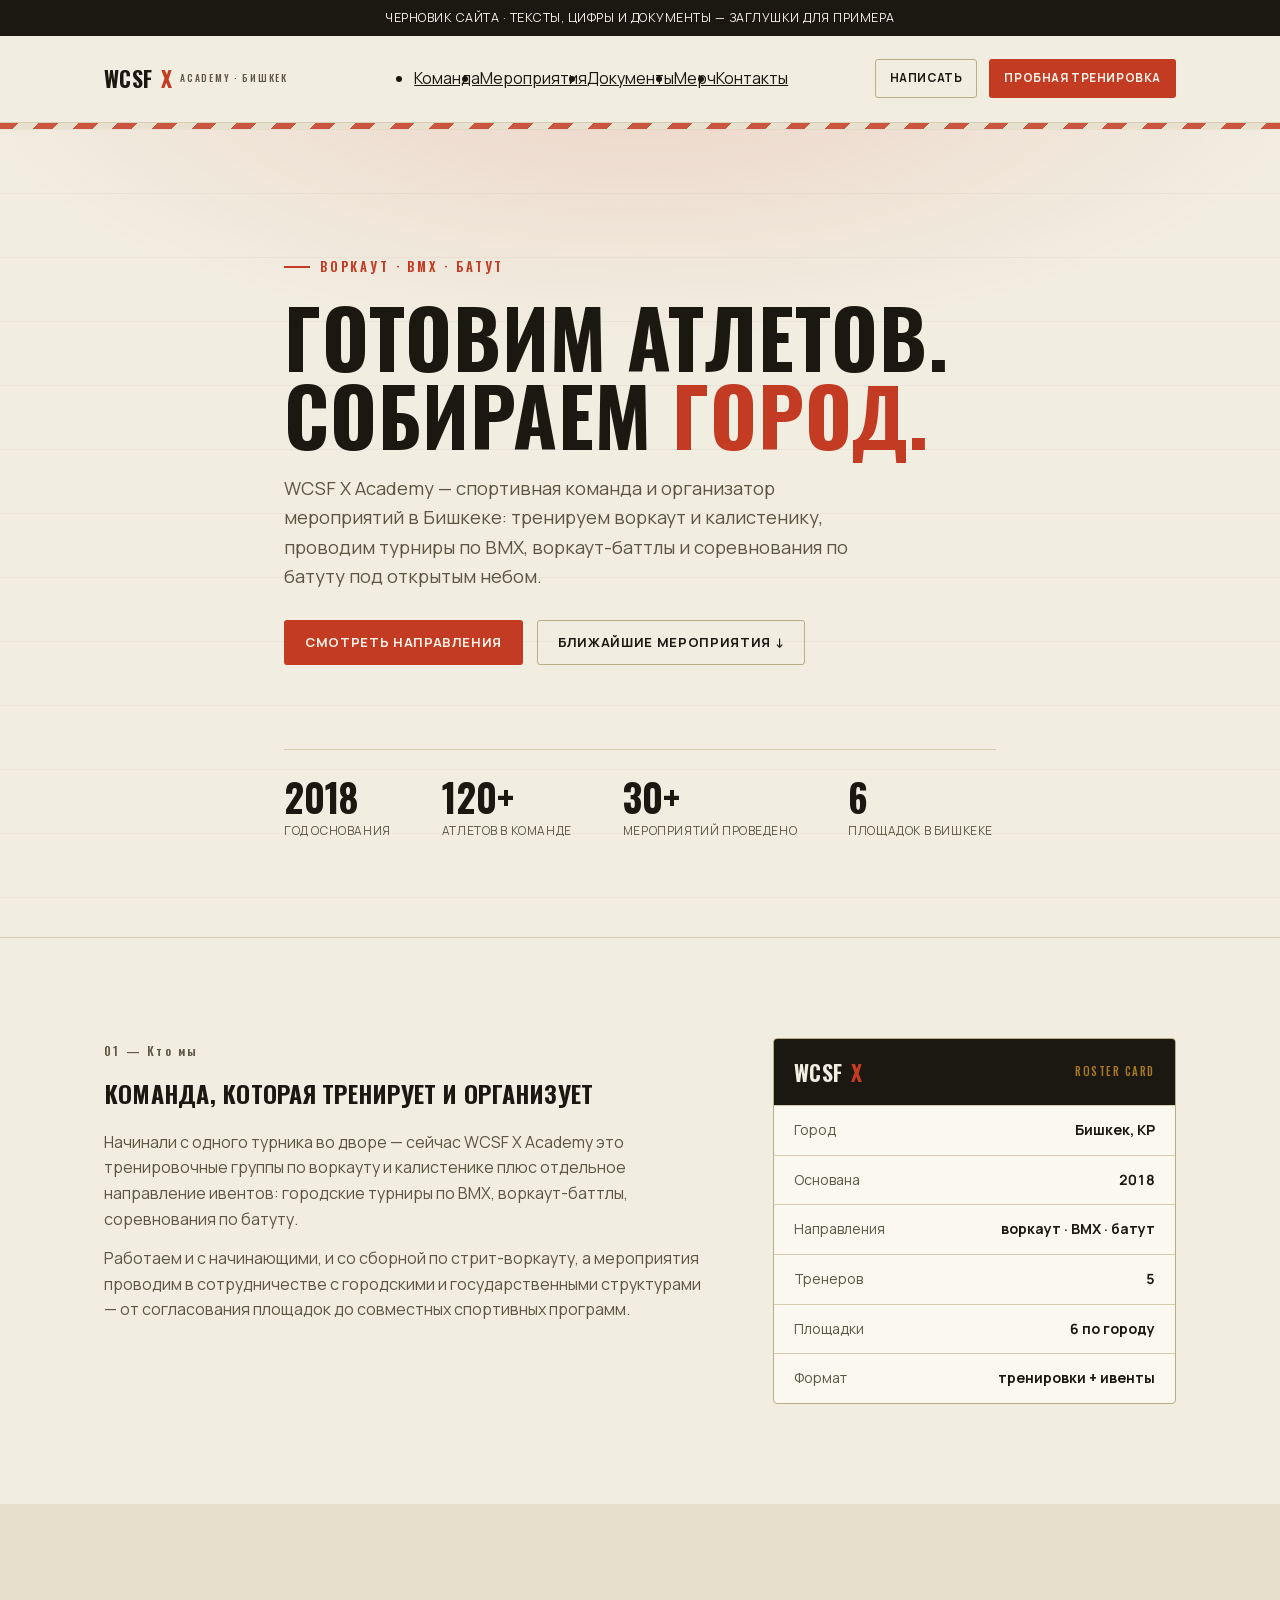
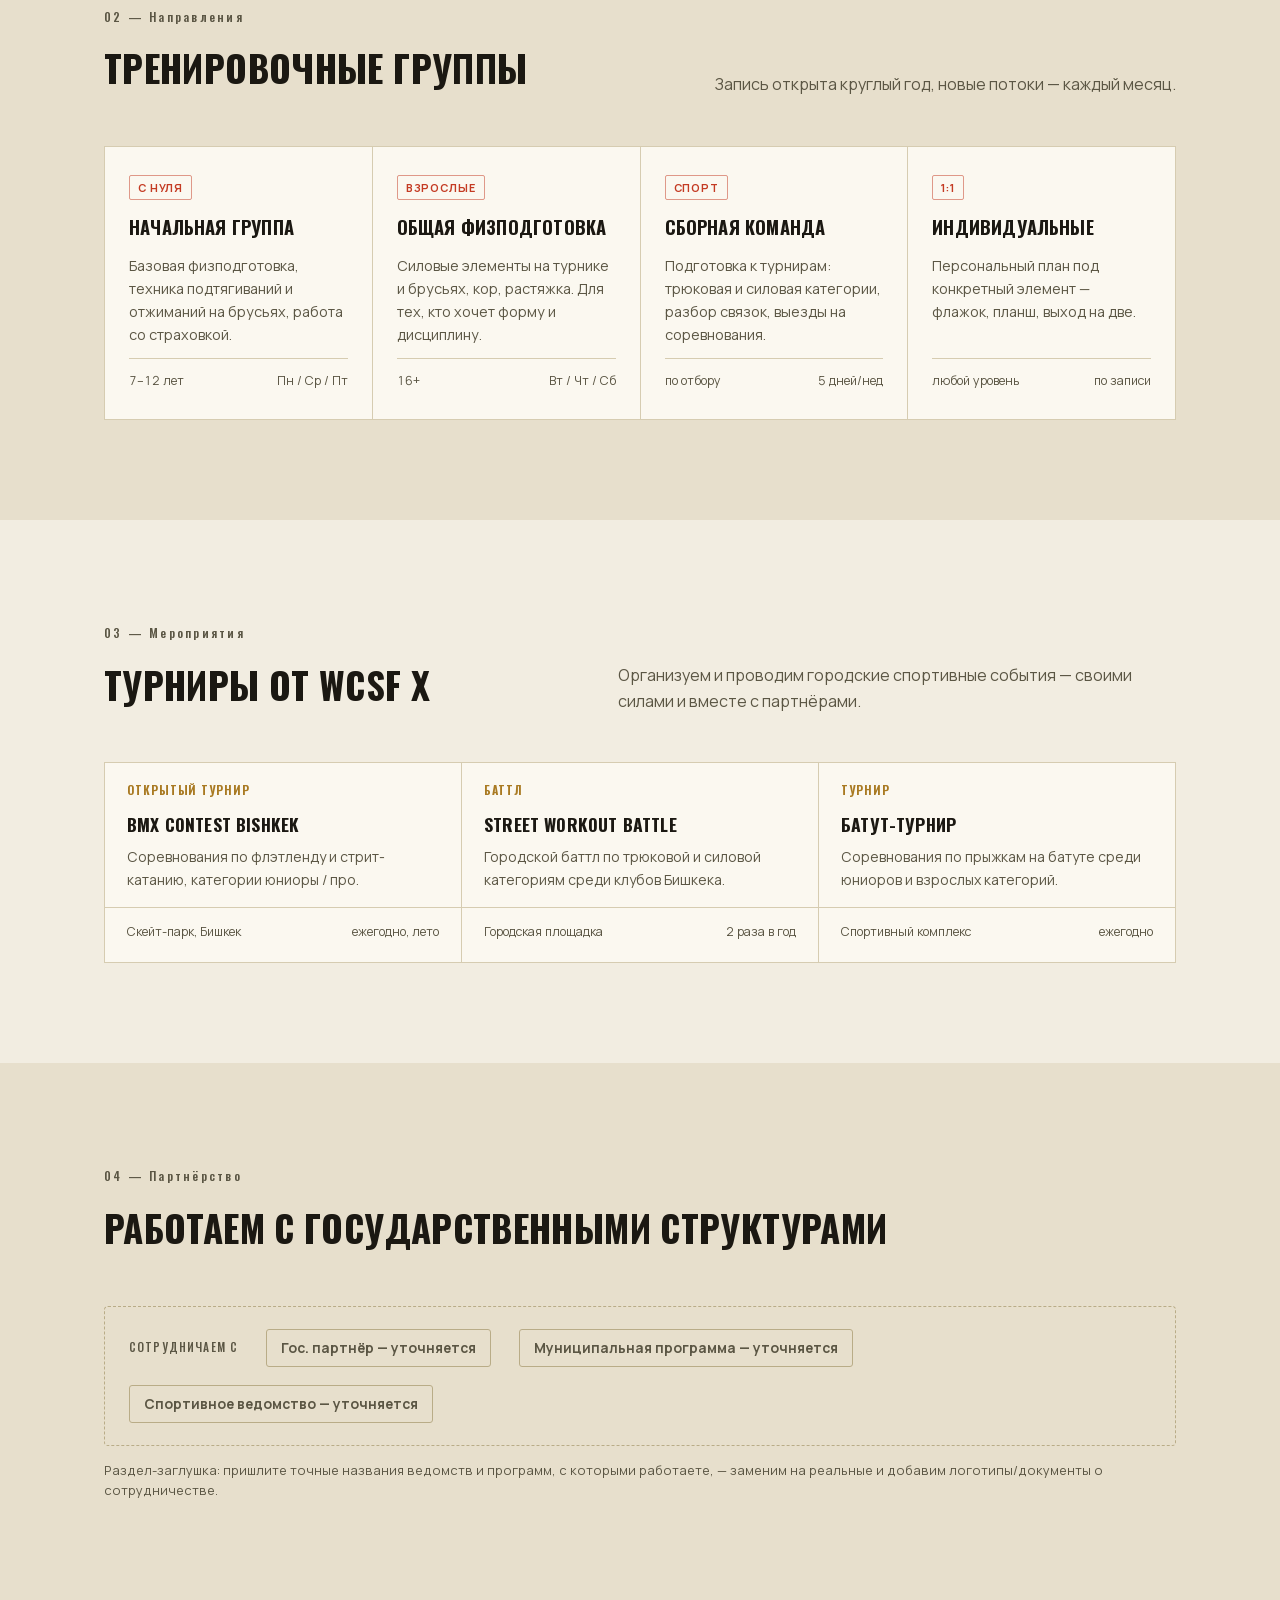
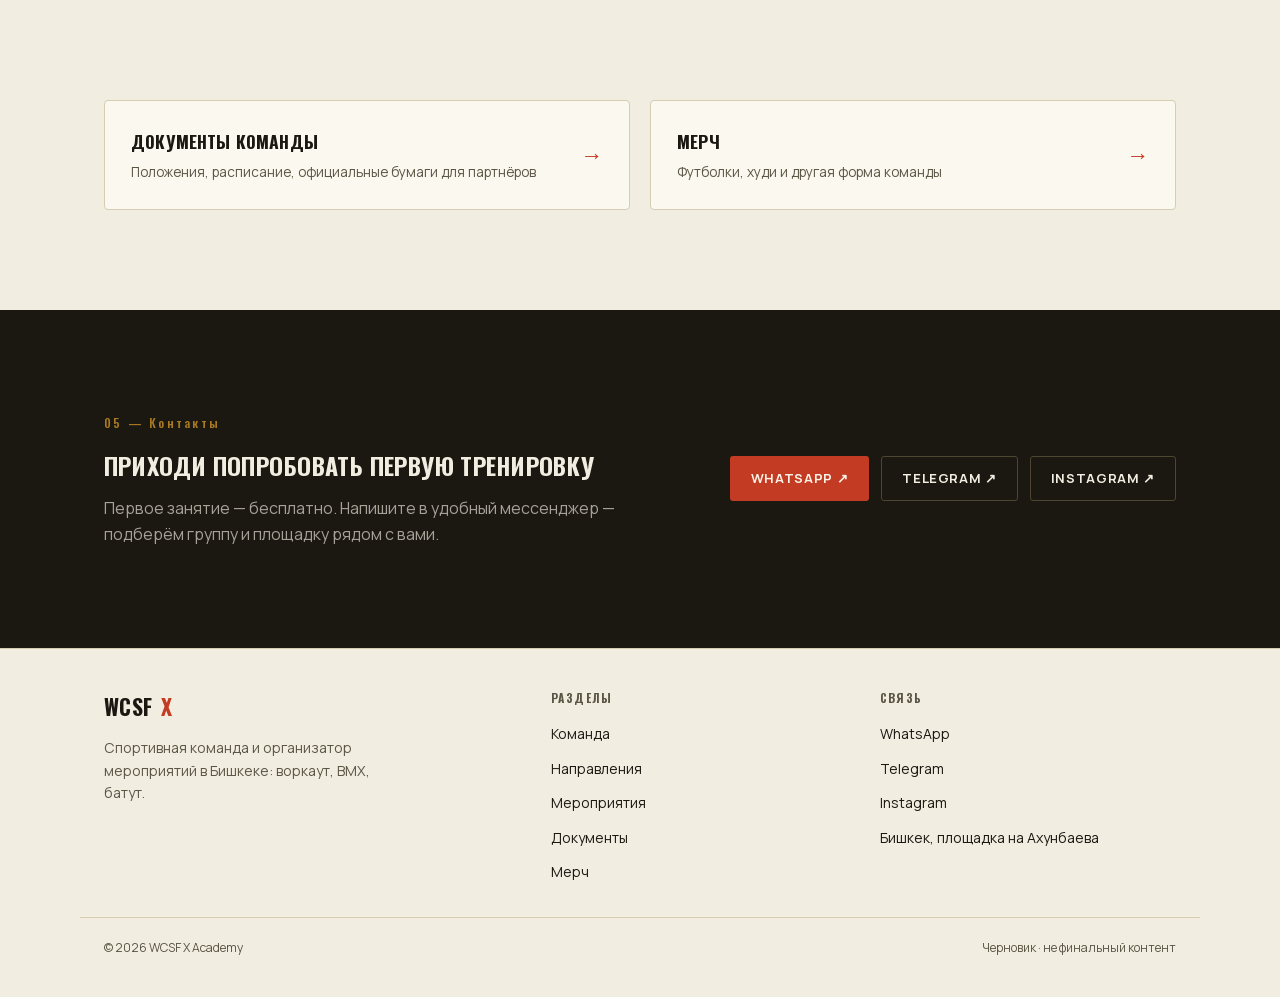
==== index.html @ a2acea4d "Initial site: home, merch, documents pages" ====
<!doctype html>
<html lang="ru">
<head>
<meta charset="utf-8" />
<title>WCSF X Academy — воркаут, BMX и батут-ивенты в Бишкеке</title>
<meta name="viewport" content="width=device-width, initial-scale=1" />
<meta name="description" content="WCSF X Academy — спортивная команда и организатор мероприятий в Бишкеке: воркаут, BMX-турниры, соревнования по батуту. Тренировки, документы, мерч." />
<link rel="stylesheet" href="assets/fonts.css" />
<link rel="stylesheet" href="assets/site.css" />
</head>
<body>

<div class="draft-banner">ЧЕРНОВИК САЙТА · ТЕКСТЫ, ЦИФРЫ И ДОКУМЕНТЫ — ЗАГЛУШКИ ДЛЯ ПРИМЕРА</div>

<header class="site">
  <div class="wrap nav-row">
    <a class="logo" href="index.html">WCSF<span class="x">X</span><span class="sub">Academy · Бишкек</span></a>
    <ul class="primary" style="display:flex">
      <li><a href="#about" aria-current="page">Команда</a></li>
      <li><a href="#events">Мероприятия</a></li>
      <li><a href="documents.html">Документы</a></li>
      <li><a href="merch.html">Мерч</a></li>
      <li><a href="#contacts">Контакты</a></li>
    </ul>
    <div class="nav-cta">
      <a class="btn btn-ghost btn-sm" href="#contacts">Написать</a>
      <a class="btn btn-solid btn-sm" href="#programs">Пробная тренировка</a>
    </div>
    <button class="burger" aria-label="Меню">☰</button>
  </div>
</header>

<div class="hazard"></div>

<main id="top">
  <section class="hero">
    <div class="wrap hero-inner">
      <span class="eyebrow">Воркаут · BMX · Батут</span>
      <h1>ГОТОВИМ АТЛЕТОВ.<br>СОБИРАЕМ <span>ГОРОД.</span></h1>
      <p class="hero-lede">WCSF X Academy — спортивная команда и организатор мероприятий в Бишкеке: тренируем воркаут и калистенику, проводим турниры по BMX, воркаут-баттлы и соревнования по батуту под открытым небом.</p>
      <div class="hero-actions">
        <a class="btn btn-solid" href="#programs">Смотреть направления</a>
        <a class="btn btn-ghost" href="#events">Ближайшие мероприятия ↓</a>
      </div>
      <div class="stat-row">
        <div class="stat"><b>2018</b><span>Год основания</span></div>
        <div class="stat"><b>120+</b><span>Атлетов в команде</span></div>
        <div class="stat"><b>30+</b><span>Мероприятий проведено</span></div>
        <div class="stat"><b>6</b><span>Площадок в Бишкеке</span></div>
      </div>
    </div>
  </section>

  <section id="about">
    <div class="wrap about-grid">
      <div class="reveal">
        <span class="section-num">01 — Кто мы</span>
        <h2 style="margin-top:10px">Команда, которая тренирует и организует</h2>
        <p style="margin-top:18px">Начинали с одного турника во дворе — сейчас WCSF X Academy это тренировочные группы по воркауту и калистенике плюс отдельное направление ивентов: городские турниры по BMX, воркаут-баттлы, соревнования по батуту.</p>
        <p>Работаем и с начинающими, и со сборной по стрит-воркауту, а мероприятия проводим в сотрудничестве с городскими и государственными структурами — от согласования площадок до совместных спортивных программ.</p>
      </div>
      <div class="id-card reveal">
        <div class="id-card-top">
          <span class="logo">WCSF<span class="x">X</span></span>
          <span class="id-tag">ROSTER CARD</span>
        </div>
        <ul class="id-list">
          <li><span>Город</span><span>Бишкек, КР</span></li>
          <li><span>Основана</span><span>2018</span></li>
          <li><span>Направления</span><span>воркаут · BMX · батут</span></li>
          <li><span>Тренеров</span><span>5</span></li>
          <li><span>Площадки</span><span>6 по городу</span></li>
          <li><span>Формат</span><span>тренировки + ивенты</span></li>
        </ul>
      </div>
    </div>
  </section>

  <section id="programs" class="alt-bg">
    <div class="wrap">
      <div class="section-head reveal">
        <div>
          <span class="section-num">02 — Направления</span>
          <h2 style="margin-top:10px">Тренировочные группы</h2>
        </div>
        <p class="section-lede">Запись открыта круглый год, новые потоки — каждый месяц.</p>
      </div>
      <div class="card-grid reveal">
        <div class="program-card">
          <span class="program-tag">С нуля</span>
          <h3>Начальная группа</h3>
          <p>Базовая физподготовка, техника подтягиваний и отжиманий на брусьях, работа со страховкой.</p>
          <div class="program-meta"><span>7–12 лет</span><span>Пн / Ср / Пт</span></div>
        </div>
        <div class="program-card">
          <span class="program-tag">Взрослые</span>
          <h3>Общая физподготовка</h3>
          <p>Силовые элементы на турнике и брусьях, кор, растяжка. Для тех, кто хочет форму и дисциплину.</p>
          <div class="program-meta"><span>16+</span><span>Вт / Чт / Сб</span></div>
        </div>
        <div class="program-card">
          <span class="program-tag">Спорт</span>
          <h3>Сборная команда</h3>
          <p>Подготовка к турнирам: трюковая и силовая категории, разбор связок, выезды на соревнования.</p>
          <div class="program-meta"><span>по отбору</span><span>5 дней/нед</span></div>
        </div>
        <div class="program-card">
          <span class="program-tag">1:1</span>
          <h3>Индивидуальные</h3>
          <p>Персональный план под конкретный элемент — флажок, планш, выход на две.</p>
          <div class="program-meta"><span>любой уровень</span><span>по записи</span></div>
        </div>
      </div>
    </div>
  </section>

  <section id="events">
    <div class="wrap">
      <div class="section-head reveal">
        <div>
          <span class="section-num">03 — Мероприятия</span>
          <h2 style="margin-top:10px">Турниры от WCSF X</h2>
        </div>
        <p class="section-lede">Организуем и проводим городские спортивные события — своими силами и вместе с партнёрами.</p>
      </div>
      <div class="card-grid reveal">
        <div class="event-card">
          <div class="event-top"><span class="event-date">Открытый турнир</span></div>
          <h3>BMX Contest Bishkek</h3>
          <p>Соревнования по флэтленду и стрит-катанию, категории юниоры / про.</p>
          <div class="event-meta"><span>Скейт-парк, Бишкек</span><span>ежегодно, лето</span></div>
        </div>
        <div class="event-card">
          <div class="event-top"><span class="event-date">Баттл</span></div>
          <h3>Street Workout Battle</h3>
          <p>Городской баттл по трюковой и силовой категориям среди клубов Бишкека.</p>
          <div class="event-meta"><span>Городская площадка</span><span>2 раза в год</span></div>
        </div>
        <div class="event-card">
          <div class="event-top"><span class="event-date">Турнир</span></div>
          <h3>Батут-турнир</h3>
          <p>Соревнования по прыжкам на батуте среди юниоров и взрослых категорий.</p>
          <div class="event-meta"><span>Спортивный комплекс</span><span>ежегодно</span></div>
        </div>
      </div>
    </div>
  </section>

  <section class="alt-bg">
    <div class="wrap">
      <div class="section-head reveal">
        <div>
          <span class="section-num">04 — Партнёрство</span>
          <h2 style="margin-top:10px">Работаем с государственными структурами</h2>
        </div>
      </div>
      <div class="partner-strip reveal">
        <span class="partner-label">Сотрудничаем с</span>
        <span class="partner-chip">Гос. партнёр — уточняется</span>
        <span class="partner-chip">Муниципальная программа — уточняется</span>
        <span class="partner-chip">Спортивное ведомство — уточняется</span>
      </div>
      <p class="partner-note">Раздел-заглушка: пришлите точные названия ведомств и программ, с которыми работаете, — заменим на реальные и добавим логотипы/документы о сотрудничестве.</p>
    </div>
  </section>

  <section>
    <div class="wrap">
      <div class="teaser-row reveal">
        <a class="teaser-card" href="documents.html">
          <div>
            <h3>Документы команды</h3>
            <p>Положения, расписание, официальные бумаги для партнёров</p>
          </div>
          <span class="arrow">→</span>
        </a>
        <a class="teaser-card" href="merch.html">
          <div>
            <h3>Мерч</h3>
            <p>Футболки, худи и другая форма команды</p>
          </div>
          <span class="arrow">→</span>
        </a>
      </div>
    </div>
  </section>

  <section class="cta-band">
    <div class="wrap">
      <div class="cta-inner reveal">
        <div style="max-width:520px">
          <span class="section-num" style="color:var(--gold)">05 — Контакты</span>
          <h2 style="margin-top:10px">Приходи попробовать первую тренировку</h2>
          <p class="section-lede" style="margin-top:12px">Первое занятие — бесплатно. Напишите в удобный мессенджер — подберём группу и площадку рядом с вами.</p>
        </div>
        <div class="cta-channels">
          <a class="btn btn-solid" href="https://wa.me/996700000000" target="_blank" rel="noopener">WhatsApp ↗</a>
          <a class="btn btn-ghost" style="border-color:#4C4630;color:var(--bg)" href="https://t.me/wcsf_x_academy" target="_blank" rel="noopener">Telegram ↗</a>
          <a class="btn btn-ghost" style="border-color:#4C4630;color:var(--bg)" href="https://www.instagram.com/wcsf_x_academy/" target="_blank" rel="noopener">Instagram ↗</a>
        </div>
      </div>
    </div>
  </section>
</main>

<footer class="site" id="contacts">
  <div class="wrap foot-grid">
    <div class="foot-col">
      <span class="logo">WCSF<span class="x">X</span></span>
      <p style="margin-top:14px;color:var(--ink-soft);font-size:0.88rem;max-width:34ch">Спортивная команда и организатор мероприятий в Бишкеке: воркаут, BMX, батут.</p>
    </div>
    <div class="foot-col">
      <h4>РАЗДЕЛЫ</h4>
      <ul>
        <li><a href="#about">Команда</a></li>
        <li><a href="#programs">Направления</a></li>
        <li><a href="#events">Мероприятия</a></li>
        <li><a href="documents.html">Документы</a></li>
        <li><a href="merch.html">Мерч</a></li>
      </ul>
    </div>
    <div class="foot-col">
      <h4>СВЯЗЬ</h4>
      <ul>
        <li><a href="https://wa.me/996700000000">WhatsApp</a></li>
        <li><a href="https://t.me/wcsf_x_academy">Telegram</a></li>
        <li><a href="https://www.instagram.com/wcsf_x_academy/">Instagram</a></li>
        <li><a href="#">Бишкек, площадка на Ахунбаева</a></li>
      </ul>
    </div>
  </div>
  <div class="wrap foot-bottom">
    <span>© 2026 WCSF X Academy</span>
    <span>Черновик · не финальный контент</span>
  </div>
</footer>

<script src="assets/site.js"></script>
</body>
</html>
---- assets/fonts.css ----
@font-face {
  font-family: 'Oswald';
  font-style: normal;
  font-weight: 500;
  font-display: swap;
  src: url('fonts/oswald-500-latin.woff2') format('woff2');
  unicode-range: U+0000-00FF,U+0131,U+0152-0153,U+02BB-02BC,U+02C6,U+02DA,U+02DC,U+2000-206F,U+2074,U+20AC,U+2122,U+2191,U+2193,U+2212,U+2215,U+FEFF,U+FFFD;
}
@font-face {
  font-family: 'Oswald';
  font-style: normal;
  font-weight: 500;
  font-display: swap;
  src: url('fonts/oswald-500-cyr.woff2') format('woff2');
  unicode-range: U+0301,U+0400-045F,U+0490-0491,U+04B0-04B1,U+2116;
}
@font-face {
  font-family: 'Oswald';
  font-style: normal;
  font-weight: 600;
  font-display: swap;
  src: url('fonts/oswald-600-latin.woff2') format('woff2');
  unicode-range: U+0000-00FF,U+0131,U+0152-0153,U+02BB-02BC,U+02C6,U+02DA,U+02DC,U+2000-206F,U+2074,U+20AC,U+2122,U+2191,U+2193,U+2212,U+2215,U+FEFF,U+FFFD;
}
@font-face {
  font-family: 'Oswald';
  font-style: normal;
  font-weight: 600;
  font-display: swap;
  src: url('fonts/oswald-600-cyr.woff2') format('woff2');
  unicode-range: U+0301,U+0400-045F,U+0490-0491,U+04B0-04B1,U+2116;
}
@font-face {
  font-family: 'Oswald';
  font-style: normal;
  font-weight: 700;
  font-display: swap;
  src: url('fonts/oswald-700-latin.woff2') format('woff2');
  unicode-range: U+0000-00FF,U+0131,U+0152-0153,U+02BB-02BC,U+02C6,U+02DA,U+02DC,U+2000-206F,U+2074,U+20AC,U+2122,U+2191,U+2193,U+2212,U+2215,U+FEFF,U+FFFD;
}
@font-face {
  font-family: 'Oswald';
  font-style: normal;
  font-weight: 700;
  font-display: swap;
  src: url('fonts/oswald-700-cyr.woff2') format('woff2');
  unicode-range: U+0301,U+0400-045F,U+0490-0491,U+04B0-04B1,U+2116;
}
@font-face {
  font-family: 'Manrope';
  font-style: normal;
  font-weight: 400;
  font-display: swap;
  src: url('fonts/manrope-400-latin.woff2') format('woff2');
  unicode-range: U+0000-00FF,U+0131,U+0152-0153,U+02BB-02BC,U+02C6,U+02DA,U+02DC,U+2000-206F,U+2074,U+20AC,U+2122,U+2191,U+2193,U+2212,U+2215,U+FEFF,U+FFFD;
}
@font-face {
  font-family: 'Manrope';
  font-style: normal;
  font-weight: 400;
  font-display: swap;
  src: url('fonts/manrope-400-cyr.woff2') format('woff2');
  unicode-range: U+0301,U+0400-045F,U+0490-0491,U+04B0-04B1,U+2116;
}
@font-face {
  font-family: 'Manrope';
  font-style: normal;
  font-weight: 500;
  font-display: swap;
  src: url('fonts/manrope-500-latin.woff2') format('woff2');
  unicode-range: U+0000-00FF,U+0131,U+0152-0153,U+02BB-02BC,U+02C6,U+02DA,U+02DC,U+2000-206F,U+2074,U+20AC,U+2122,U+2191,U+2193,U+2212,U+2215,U+FEFF,U+FFFD;
}
@font-face {
  font-family: 'Manrope';
  font-style: normal;
  font-weight: 500;
  font-display: swap;
  src: url('fonts/manrope-500-cyr.woff2') format('woff2');
  unicode-range: U+0301,U+0400-045F,U+0490-0491,U+04B0-04B1,U+2116;
}
@font-face {
  font-family: 'Manrope';
  font-style: normal;
  font-weight: 700;
  font-display: swap;
  src: url('fonts/manrope-700-latin.woff2') format('woff2');
  unicode-range: U+0000-00FF,U+0131,U+0152-0153,U+02BB-02BC,U+02C6,U+02DA,U+02DC,U+2000-206F,U+2074,U+20AC,U+2122,U+2191,U+2193,U+2212,U+2215,U+FEFF,U+FFFD;
}
@font-face {
  font-family: 'Manrope';
  font-style: normal;
  font-weight: 700;
  font-display: swap;
  src: url('fonts/manrope-700-cyr.woff2') format('woff2');
  unicode-range: U+0301,U+0400-045F,U+0490-0491,U+04B0-04B1,U+2116;
}
@font-face {
  font-family: 'Manrope';
  font-style: normal;
  font-weight: 800;
  font-display: swap;
  src: url('fonts/manrope-800-latin.woff2') format('woff2');
  unicode-range: U+0000-00FF,U+0131,U+0152-0153,U+02BB-02BC,U+02C6,U+02DA,U+02DC,U+2000-206F,U+2074,U+20AC,U+2122,U+2191,U+2193,U+2212,U+2215,U+FEFF,U+FFFD;
}
@font-face {
  font-family: 'Manrope';
  font-style: normal;
  font-weight: 800;
  font-display: swap;
  src: url('fonts/manrope-800-cyr.woff2') format('woff2');
  unicode-range: U+0301,U+0400-045F,U+0490-0491,U+04B0-04B1,U+2116;
}
---- assets/site.css ----
/* ===== Design tokens ===== */
:root {
  --bg: #F2EDE1;
  --bg-raised: #E7DFCC;
  --bg-card: #FBF8F0;
  --ink: #1B1812;
  --ink-soft: #5B5644;
  --border: #D6CCB1;
  --border-strong: #B9AC87;
  --accent: #C43B23;
  --accent-hover: #A82F1A;
  --accent-ink: #FBF3E7;
  --gold: #A97A22;
  --shadow: 0 1px 0 rgba(27,24,18,0.05);
  color-scheme: light;
}

@media (prefers-color-scheme: dark) {
  :root {
    --bg: #15130F;
    --bg-raised: #201C15;
    --bg-card: #1B1811;
    --ink: #F3EEE1;
    --ink-soft: #B3AA93;
    --border: #38332486;
    --border-strong: #4C4630;
    --accent: #E15A3B;
    --accent-hover: #F06D4B;
    --accent-ink: #17120C;
    --gold: #D0A23F;
    color-scheme: dark;
  }
}
:root[data-theme="dark"] {
  --bg: #15130F;
  --bg-raised: #201C15;
  --bg-card: #1B1811;
  --ink: #F3EEE1;
  --ink-soft: #B3AA93;
  --border: #38332486;
  --border-strong: #4C4630;
  --accent: #E15A3B;
  --accent-hover: #F06D4B;
  --accent-ink: #17120C;
  --gold: #D0A23F;
  color-scheme: dark;
}
:root[data-theme="light"] {
  --bg: #F2EDE1;
  --bg-raised: #E7DFCC;
  --bg-card: #FBF8F0;
  --ink: #1B1812;
  --ink-soft: #5B5644;
  --border: #D6CCB1;
  --border-strong: #B9AC87;
  --accent: #C43B23;
  --accent-hover: #A82F1A;
  --accent-ink: #FBF3E7;
  --gold: #A97A22;
  color-scheme: light;
}

* { box-sizing: border-box; }
html { -webkit-text-size-adjust: 100%; }
body {
  margin: 0;
  background: var(--bg);
  color: var(--ink);
  font-family: 'Manrope', -apple-system, sans-serif;
  font-size: 16px;
  line-height: 1.6;
  -webkit-font-smoothing: antialiased;
  overflow-x: hidden;
}
img { max-width: 100%; display: block; }
a { color: inherit; }
h1, h2, h3, h4 {
  font-family: 'Oswald', 'Manrope', sans-serif;
  font-weight: 700;
  text-transform: uppercase;
  letter-spacing: 0.01em;
  text-wrap: balance;
  margin: 0;
}
p { margin: 0; }
button, .btn { font-family: 'Manrope', sans-serif; }
:focus-visible {
  outline: 2px solid var(--accent);
  outline-offset: 3px;
}
@media (prefers-reduced-motion: reduce) {
  *, *::before, *::after {
    animation-duration: 0.001ms !important;
    animation-iteration-count: 1 !important;
    transition-duration: 0.001ms !important;
    scroll-behavior: auto !important;
  }
}

.wrap {
  max-width: 1120px;
  margin: 0 auto;
  padding-inline: 24px;
}

/* ===== Draft banner ===== */
.draft-banner {
  background: var(--ink);
  color: var(--bg);
  font-family: 'Manrope', sans-serif;
  font-size: 0.78rem;
  letter-spacing: 0.04em;
  text-align: center;
  padding: 8px 16px;
}
.draft-banner strong { color: var(--accent); }

/* ===== Header ===== */
header.site {
  position: sticky;
  top: 0;
  z-index: 40;
  background: color-mix(in srgb, var(--bg) 88%, transparent);
  backdrop-filter: blur(10px);
  border-bottom: 1px solid var(--border);
}
.nav-row {
  display: flex;
  align-items: center;
  justify-content: space-between;
  gap: 24px;
  padding-block: 14px;
}
.logo {
  display: flex;
  align-items: baseline;
  gap: 8px;
  font-family: 'Oswald', sans-serif;
  font-weight: 700;
  font-size: 1.35rem;
  letter-spacing: 0.02em;
  text-decoration: none;
  white-space: nowrap;
}
.logo .x { color: var(--accent); }
.logo .sub {
  font-size: 0.6rem;
  font-weight: 500;
  letter-spacing: 0.18em;
  color: var(--ink-soft);
  text-transform: uppercase;
  align-self: center;
}
nav.primary {
  display: flex;
  gap: 28px;
  list-style: none;
  margin: 0;
  padding: 0;
}
nav.primary a {
  text-decoration: none;
  font-size: 0.82rem;
  font-weight: 600;
  letter-spacing: 0.06em;
  text-transform: uppercase;
  color: var(--ink-soft);
  transition: color 0.15s ease;
}
nav.primary a:hover { color: var(--accent); }
.nav-cta { display: flex; align-items: center; gap: 12px; }
.burger {
  display: none;
  background: none;
  border: 1px solid var(--border-strong);
  border-radius: 6px;
  width: 38px;
  height: 38px;
  align-items: center;
  justify-content: center;
  cursor: pointer;
  color: var(--ink);
}

.btn {
  display: inline-flex;
  align-items: center;
  gap: 8px;
  padding: 11px 20px;
  border-radius: 3px;
  font-size: 0.82rem;
  font-weight: 700;
  letter-spacing: 0.05em;
  text-transform: uppercase;
  text-decoration: none;
  border: 1px solid transparent;
  cursor: pointer;
  transition: transform 0.15s ease, background 0.15s ease, border-color 0.15s ease;
}
.btn:hover { transform: translateY(-1px); }
.btn-solid {
  background: var(--accent);
  color: var(--accent-ink);
}
.btn-solid:hover { background: var(--accent-hover); }
.btn-ghost {
  background: transparent;
  border-color: var(--border-strong);
  color: var(--ink);
}
.btn-ghost:hover { border-color: var(--accent); color: var(--accent); }
.btn-sm { padding: 9px 14px; font-size: 0.74rem; }
.btn-block { width: 100%; justify-content: center; }

/* ===== Hazard divider ===== */
.hazard {
  height: 6px;
  background: repeating-linear-gradient(
    -45deg,
    var(--accent) 0 14px,
    var(--bg-raised) 14px 28px
  );
  opacity: 0.85;
}

/* ===== Hero ===== */
.hero {
  position: relative;
  padding-block: clamp(64px, 11vw, 128px) clamp(56px, 8vw, 96px);
  background:
    radial-gradient(ellipse 90% 60% at 50% -10%, color-mix(in srgb, var(--accent) 14%, transparent), transparent 60%),
    repeating-linear-gradient(180deg, color-mix(in srgb, var(--ink) 4%, transparent) 0 1px, transparent 1px 64px),
    var(--bg);
  overflow: hidden;
  border-bottom: 1px solid var(--border);
}
.hero-inner {
  display: grid;
  gap: 20px;
  max-width: 760px;
}
.eyebrow {
  display: inline-flex;
  align-items: center;
  gap: 10px;
  font-family: 'Oswald', sans-serif;
  font-size: 0.8rem;
  font-weight: 600;
  letter-spacing: 0.22em;
  text-transform: uppercase;
  color: var(--accent);
}
.eyebrow::before {
  content: "";
  width: 26px;
  height: 2px;
  background: var(--accent);
}
.hero h1 {
  font-size: clamp(2.6rem, 6.4vw, 5rem);
  line-height: 0.98;
}
.hero h1 span { color: var(--accent); }
.hero-lede {
  font-size: clamp(1rem, 1.6vw, 1.15rem);
  color: var(--ink-soft);
  max-width: 52ch;
}
.hero-actions {
  display: flex;
  flex-wrap: wrap;
  gap: 14px;
  margin-top: 8px;
}

.stat-row {
  display: grid;
  grid-template-columns: repeat(4, auto);
  gap: clamp(20px, 4vw, 48px);
  margin-top: clamp(40px, 6vw, 64px);
  padding-top: 28px;
  border-top: 1px solid var(--border);
}
.stat b {
  display: block;
  font-family: 'Oswald', sans-serif;
  font-size: clamp(1.7rem, 3.4vw, 2.4rem);
  font-variant-numeric: tabular-nums;
  line-height: 1;
}
.stat span {
  display: block;
  margin-top: 6px;
  font-size: 0.74rem;
  letter-spacing: 0.05em;
  text-transform: uppercase;
  color: var(--ink-soft);
}

/* ===== Section shell ===== */
section { padding-block: clamp(56px, 8vw, 100px); }
.section-head {
  display: flex;
  align-items: flex-end;
  justify-content: space-between;
  gap: 24px;
  margin-bottom: clamp(28px, 4vw, 48px);
  flex-wrap: wrap;
}
.section-head h2 { font-size: clamp(1.7rem, 3.2vw, 2.3rem); }
.section-num {
  font-family: 'Oswald', sans-serif;
  font-size: 0.78rem;
  letter-spacing: 0.18em;
  color: var(--ink-soft);
}
.section-lede {
  color: var(--ink-soft);
  max-width: 62ch;
  margin-top: 10px;
}

.alt-bg { background: var(--bg-raised); }

/* ===== About ===== */
.about-grid {
  display: grid;
  grid-template-columns: 1.2fr 0.8fr;
  gap: clamp(32px, 5vw, 64px);
  align-items: start;
}
.about-grid p + p { margin-top: 14px; }
.about-grid p { color: var(--ink-soft); }
.id-card {
  border: 1px solid var(--border-strong);
  border-radius: 4px;
  background: var(--bg-card);
  overflow: hidden;
}
.id-card-top {
  display: flex;
  align-items: center;
  justify-content: space-between;
  padding: 16px 20px;
  background: var(--ink);
  color: var(--bg);
}
.id-card-top .logo { color: var(--bg); }
.id-card-top .logo .x { color: var(--accent); }
.id-tag {
  font-family: 'Oswald', sans-serif;
  font-size: 0.68rem;
  letter-spacing: 0.14em;
  color: var(--gold);
}
.id-list { list-style: none; margin: 0; padding: 0; }
.id-list li {
  display: flex;
  justify-content: space-between;
  gap: 12px;
  padding: 13px 20px;
  border-top: 1px solid var(--border);
  font-size: 0.88rem;
}
.id-list li span:first-child { color: var(--ink-soft); }
.id-list li span:last-child {
  font-weight: 700;
  font-variant-numeric: tabular-nums;
  text-align: right;
}

/* ===== Programs ===== */
.card-grid {
  display: grid;
  grid-template-columns: repeat(auto-fit, minmax(230px, 1fr));
  gap: 1px;
  background: var(--border);
  border: 1px solid var(--border);
}
.program-card {
  background: var(--bg-card);
  padding: 28px 24px;
  display: flex;
  flex-direction: column;
  gap: 12px;
  transition: background 0.15s ease;
}
.program-card:hover { background: var(--bg-raised); }
.program-tag {
  align-self: flex-start;
  font-size: 0.68rem;
  font-weight: 700;
  letter-spacing: 0.08em;
  text-transform: uppercase;
  color: var(--accent);
  border: 1px solid color-mix(in srgb, var(--accent) 50%, transparent);
  border-radius: 2px;
  padding: 3px 8px;
}
.program-card h3 { font-size: 1.15rem; }
.program-card p { color: var(--ink-soft); font-size: 0.9rem; }
.program-meta {
  margin-top: auto;
  padding-top: 12px;
  border-top: 1px solid var(--border);
  font-size: 0.78rem;
  color: var(--ink-soft);
  display: flex;
  justify-content: space-between;
  font-variant-numeric: tabular-nums;
}

/* ===== Documents ===== */
.doc-board {
  border: 1px solid var(--border-strong);
  border-radius: 4px;
  overflow: hidden;
  background: var(--bg-card);
}
.doc-row {
  display: grid;
  grid-template-columns: 44px 1fr auto auto;
  align-items: center;
  gap: 16px;
  padding: 16px 20px;
  border-top: 1px solid var(--border);
  text-decoration: none;
  color: inherit;
}
.doc-row:first-child { border-top: none; }
.doc-icon {
  width: 40px;
  height: 40px;
  border-radius: 3px;
  background: var(--bg-raised);
  border: 1px solid var(--border-strong);
  display: flex;
  align-items: center;
  justify-content: center;
  font-family: 'Oswald', sans-serif;
  font-size: 0.62rem;
  font-weight: 700;
  letter-spacing: 0.02em;
  color: var(--accent);
}
.doc-title { font-weight: 700; font-size: 0.95rem; }
.doc-desc { font-size: 0.8rem; color: var(--ink-soft); margin-top: 2px; }
.doc-meta {
  font-size: 0.76rem;
  color: var(--ink-soft);
  font-variant-numeric: tabular-nums;
  white-space: nowrap;
}
.doc-dl {
  display: inline-flex;
  align-items: center;
  justify-content: center;
  width: 34px;
  height: 34px;
  border-radius: 3px;
  border: 1px solid var(--border-strong);
  transition: border-color 0.15s ease, color 0.15s ease;
}
.doc-row:hover .doc-dl { border-color: var(--accent); color: var(--accent); }
.doc-note {
  margin-top: 16px;
  font-size: 0.82rem;
  color: var(--ink-soft);
}

/* ===== Merch ===== */
.merch-grid {
  display: grid;
  grid-template-columns: repeat(auto-fit, minmax(240px, 1fr));
  gap: 24px;
}
.merch-card {
  border: 1px solid var(--border);
  border-radius: 4px;
  background: var(--bg-card);
  overflow: hidden;
  display: flex;
  flex-direction: column;
}
.merch-media {
  aspect-ratio: 4/5;
  position: relative;
  display: flex;
  align-items: center;
  justify-content: center;
  overflow: hidden;
  border-bottom: 1px solid var(--border);
}
.merch-media .tee {
  width: 62%;
}
.merch-body { padding: 18px 18px 20px; display: flex; flex-direction: column; gap: 10px; flex: 1; }
.merch-name { font-size: 1rem; font-weight: 700; text-transform: uppercase; font-family: 'Oswald', sans-serif; letter-spacing: 0.01em; }
.merch-desc { font-size: 0.82rem; color: var(--ink-soft); flex: 1; }
.merch-foot {
  display: flex;
  align-items: center;
  justify-content: space-between;
  gap: 10px;
  margin-top: 4px;
}
.merch-price {
  font-family: 'Oswald', sans-serif;
  font-size: 1.15rem;
  font-variant-numeric: tabular-nums;
}
.merch-price small { font-size: 0.65rem; color: var(--ink-soft); font-family: 'Manrope', sans-serif; text-transform: uppercase; }

/* ===== CTA band ===== */
.cta-band {
  background: var(--ink);
  color: var(--bg);
}
.cta-band .section-lede { color: color-mix(in srgb, var(--bg) 65%, transparent); }
.cta-band h2 { color: var(--bg); }
.cta-inner {
  display: flex;
  align-items: center;
  justify-content: space-between;
  gap: 32px;
  flex-wrap: wrap;
}
.cta-channels { display: flex; gap: 12px; flex-wrap: wrap; }

/* ===== Footer ===== */
footer.site {
  border-top: 1px solid var(--border);
  padding-block: 40px;
}
.foot-grid {
  display: grid;
  grid-template-columns: 1.4fr 1fr 1fr;
  gap: 32px;
}
.foot-col h4 {
  font-size: 0.72rem;
  letter-spacing: 0.12em;
  color: var(--ink-soft);
  margin-bottom: 14px;
}
.foot-col ul { list-style: none; margin: 0; padding: 0; display: flex; flex-direction: column; gap: 9px; }
.foot-col a { text-decoration: none; font-size: 0.88rem; color: var(--ink); }
.foot-col a:hover { color: var(--accent); }
.foot-bottom {
  margin-top: 32px;
  padding-top: 20px;
  border-top: 1px solid var(--border);
  display: flex;
  justify-content: space-between;
  gap: 16px;
  flex-wrap: wrap;
  font-size: 0.76rem;
  color: var(--ink-soft);
}

/* ===== Nav active state ===== */
nav.primary a[aria-current="page"] {
  color: var(--accent);
  position: relative;
}
nav.primary a[aria-current="page"]::after {
  content: "";
  position: absolute;
  left: 0; right: 0; bottom: -14px;
  height: 2px;
  background: var(--accent);
}

/* ===== Page hero (subpages) ===== */
.page-hero {
  padding-block: clamp(48px, 7vw, 80px) clamp(40px, 6vw, 64px);
  background:
    radial-gradient(ellipse 80% 60% at 50% -20%, color-mix(in srgb, var(--accent) 12%, transparent), transparent 60%),
    var(--bg);
  border-bottom: 1px solid var(--border);
}
.page-hero .eyebrow { margin-bottom: 14px; }
.page-hero h1 {
  font-size: clamp(2.1rem, 4.6vw, 3.4rem);
  line-height: 1.02;
}
.page-hero p {
  margin-top: 14px;
  color: var(--ink-soft);
  max-width: 58ch;
  font-family: 'Manrope', sans-serif;
  text-transform: none;
  font-weight: 400;
  letter-spacing: normal;
}
.crumb {
  display: flex;
  gap: 8px;
  align-items: center;
  font-size: 0.78rem;
  color: var(--ink-soft);
  margin-bottom: 18px;
}
.crumb a { text-decoration: none; color: var(--ink-soft); }
.crumb a:hover { color: var(--accent); }

/* ===== Events ===== */
.event-card {
  background: var(--bg-card);
  padding: 0;
  display: flex;
  flex-direction: column;
  transition: background 0.15s ease;
}
.event-card:hover { background: var(--bg-raised); }
.event-top {
  display: flex;
  align-items: center;
  justify-content: space-between;
  padding: 18px 22px 0;
}
.event-date {
  font-family: 'Oswald', sans-serif;
  font-size: 0.72rem;
  font-weight: 700;
  letter-spacing: 0.08em;
  text-transform: uppercase;
  color: var(--gold);
}
.event-card h3 { padding: 10px 22px 0; font-size: 1.1rem; }
.event-card p { padding: 8px 22px 0; color: var(--ink-soft); font-size: 0.88rem; }
.event-meta {
  margin-top: auto;
  display: flex;
  justify-content: space-between;
  font-size: 0.78rem;
  color: var(--ink-soft);
  padding: 14px 22px 20px;
  border-top: 1px solid var(--border);
  margin-top: 16px;
}

/* ===== Partner strip ===== */
.partner-strip {
  border: 1px dashed var(--border-strong);
  border-radius: 4px;
  padding: 22px 24px;
  display: flex;
  flex-wrap: wrap;
  align-items: center;
  gap: 18px 28px;
}
.partner-strip .partner-label {
  font-family: 'Oswald', sans-serif;
  font-size: 0.72rem;
  letter-spacing: 0.1em;
  text-transform: uppercase;
  color: var(--ink-soft);
  white-space: nowrap;
}
.partner-chip {
  font-size: 0.86rem;
  font-weight: 600;
  color: var(--ink-soft);
  padding: 7px 14px;
  border: 1px solid var(--border-strong);
  border-radius: 3px;
  white-space: nowrap;
}
.partner-note {
  margin-top: 14px;
  font-size: 0.8rem;
  color: var(--ink-soft);
}

/* ===== Teaser row (home -> subpages) ===== */
.teaser-row {
  display: grid;
  grid-template-columns: 1fr 1fr;
  gap: 20px;
}
.teaser-card {
  display: flex;
  align-items: center;
  justify-content: space-between;
  gap: 16px;
  padding: 26px 26px;
  border: 1px solid var(--border);
  border-radius: 4px;
  text-decoration: none;
  color: inherit;
  background: var(--bg-card);
  transition: border-color 0.15s ease, transform 0.15s ease;
}
.teaser-card:hover { border-color: var(--accent); transform: translateY(-2px); }
.teaser-card h3 { font-size: 1.1rem; }
.teaser-card span.arrow {
  font-size: 1.4rem;
  color: var(--accent);
  flex-shrink: 0;
}
.teaser-card p { color: var(--ink-soft); font-size: 0.85rem; margin-top: 6px; }

/* ===== Document groups ===== */
.doc-group-label {
  font-family: 'Oswald', sans-serif;
  font-size: 0.78rem;
  letter-spacing: 0.1em;
  text-transform: uppercase;
  color: var(--ink-soft);
  margin: 32px 0 12px;
}
.doc-group-label:first-child { margin-top: 0; }

/* ===== Reveal ===== */
.reveal {
  opacity: 0;
  transform: translateY(14px);
  transition: opacity 0.6s ease, transform 0.6s ease;
}
.reveal.in { opacity: 1; transform: none; }

/* ===== Responsive ===== */
@media (max-width: 860px) {
  nav.primary, .nav-cta .btn-ghost { display: none; }
  .burger { display: inline-flex; }
  .about-grid { grid-template-columns: 1fr; }
  .stat-row { grid-template-columns: repeat(2, auto); row-gap: 24px; }
  .foot-grid { grid-template-columns: 1fr; }
  .doc-row { grid-template-columns: 36px 1fr auto; }
  .doc-meta { display: none; }
  .teaser-row { grid-template-columns: 1fr; }
}
@media (max-width: 520px) {
  .cta-inner { flex-direction: column; align-items: flex-start; }
  .partner-strip { flex-direction: column; align-items: flex-start; }
}
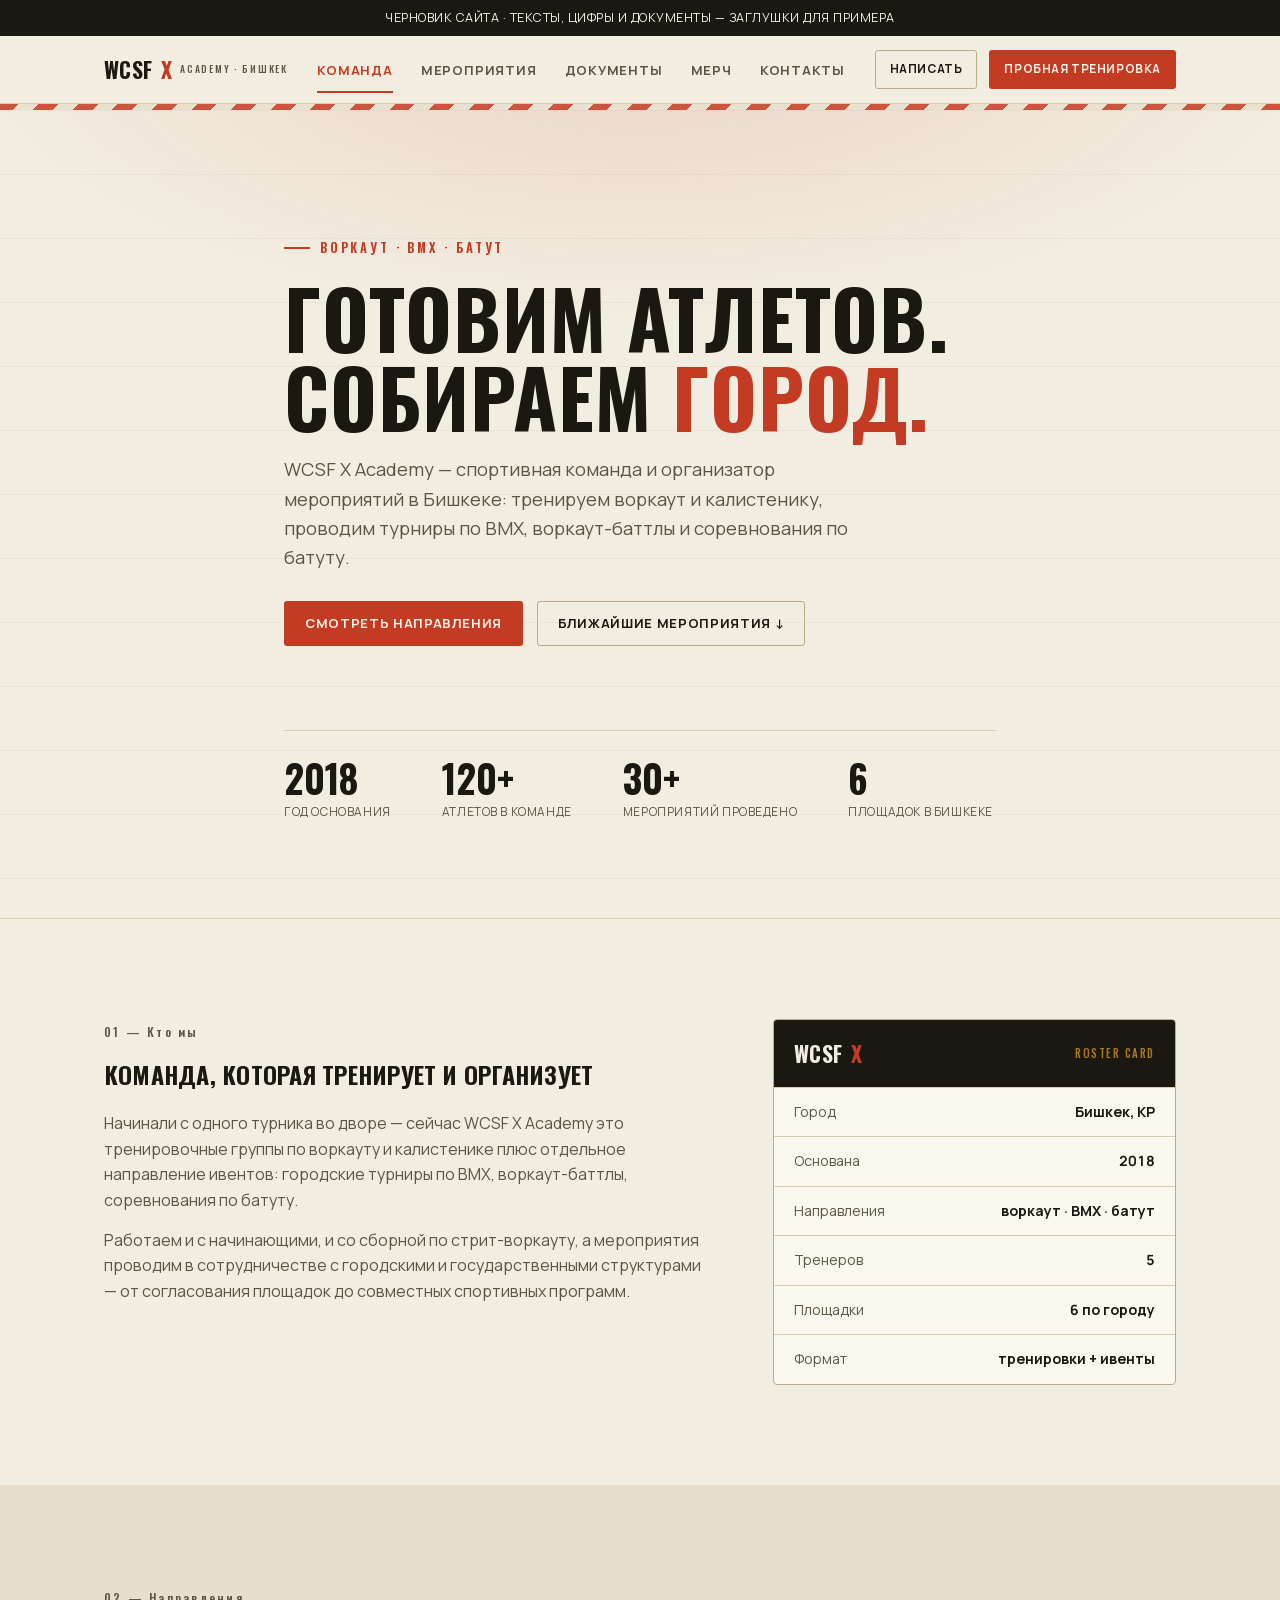
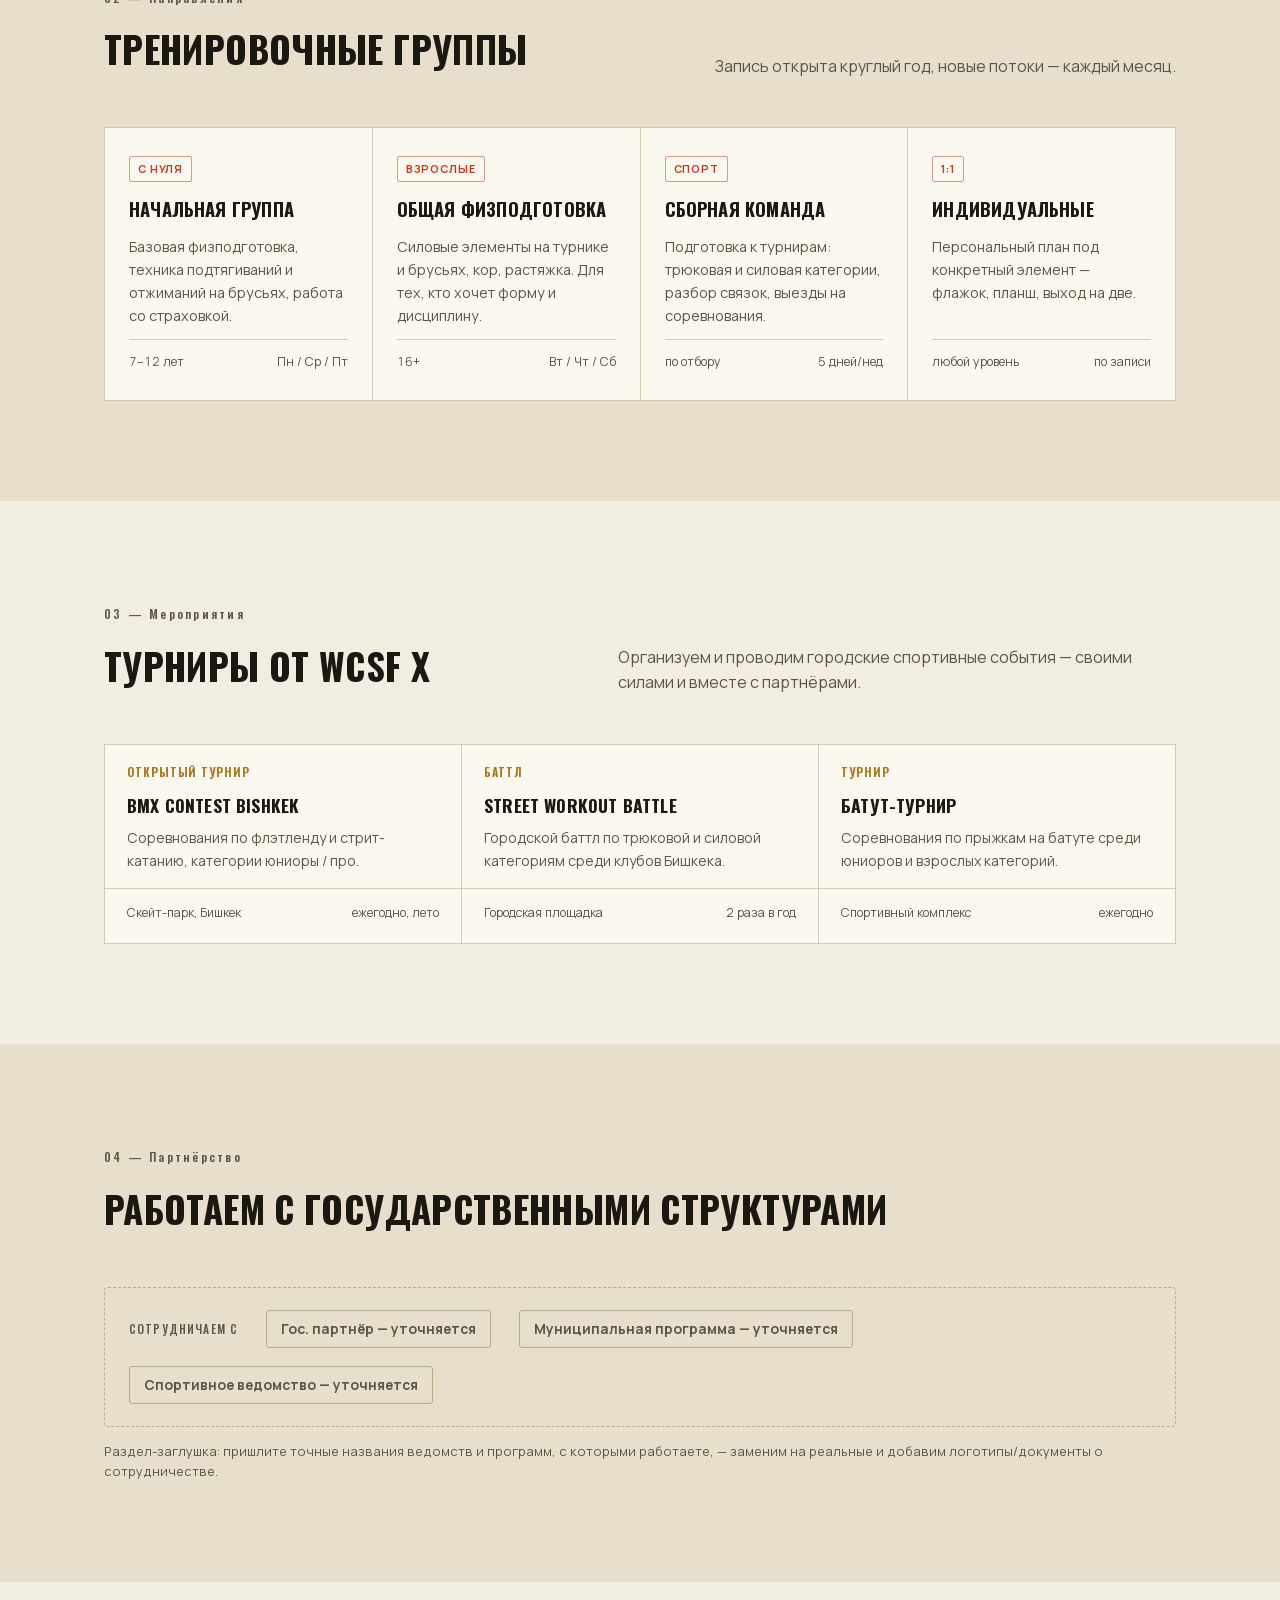
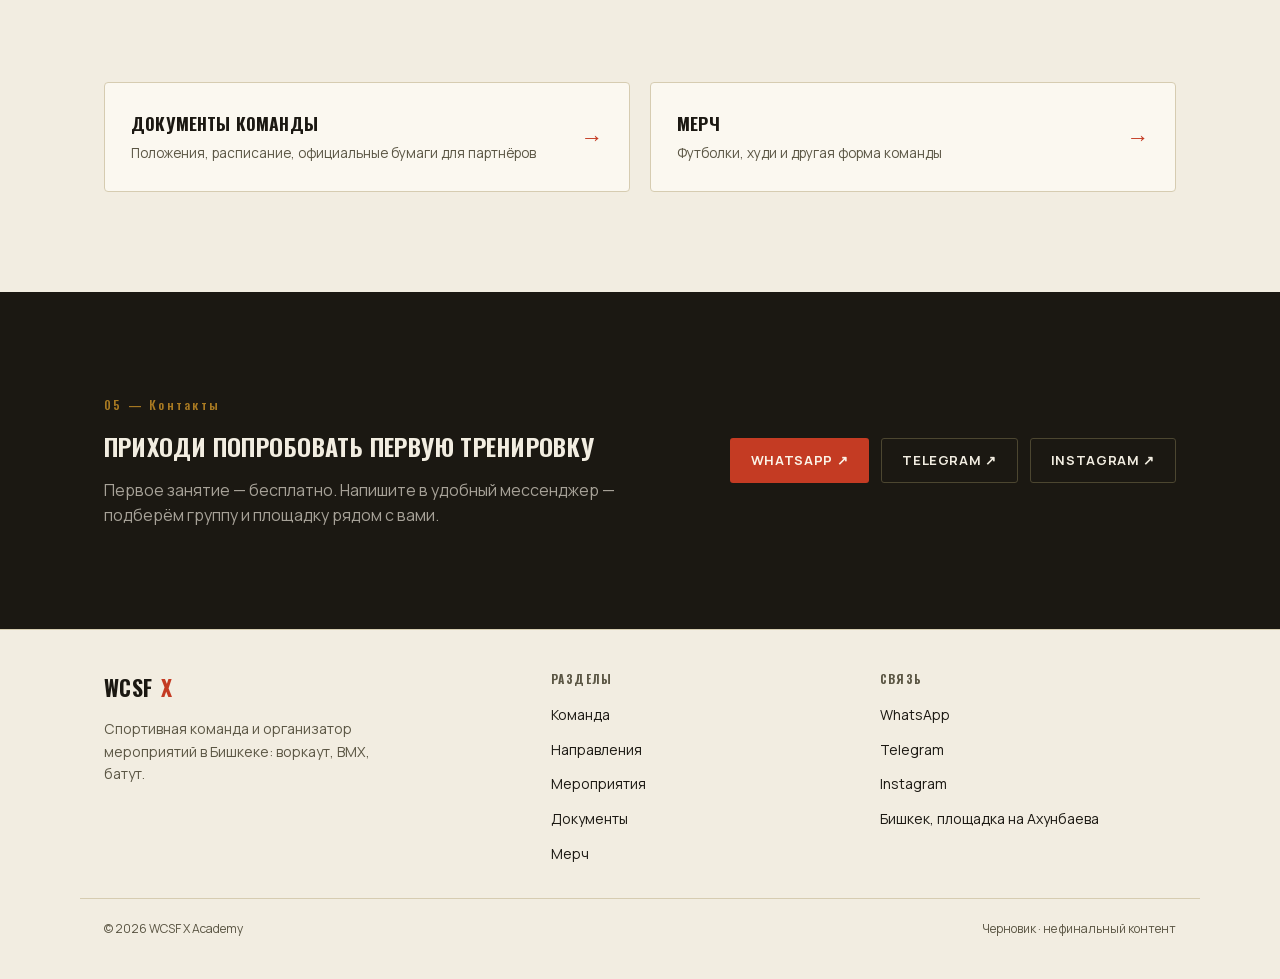
==== commit 51a56ecb: "Escape dynamic content in render scripts, add QR payment block, tweak copy Prevents stored-XSS-style" ====
--- a/index.html
+++ b/index.html
@@ -37,7 +37,7 @@
     <div class="wrap hero-inner">
       <span class="eyebrow">Воркаут · BMX · Батут</span>
       <h1>ГОТОВИМ АТЛЕТОВ.<br>СОБИРАЕМ <span>ГОРОД.</span></h1>
-      <p class="hero-lede">WCSF X Academy — спортивная команда и организатор мероприятий в Бишкеке: тренируем воркаут и калистенику, проводим турниры по BMX, воркаут-баттлы и соревнования по батуту под открытым небом.</p>
+      <p class="hero-lede">WCSF X Academy — спортивная команда и организатор мероприятий в Бишкеке: тренируем воркаут и калистенику, проводим турниры по BMX, воркаут-баттлы и соревнования по батуту.</p>
       <div class="hero-actions">
         <a class="btn btn-solid" href="#programs">Смотреть направления</a>
         <a class="btn btn-ghost" href="#events">Ближайшие мероприятия ↓</a>
--- a/assets/site.css
+++ b/assets/site.css
@@ -152,14 +152,14 @@
   text-transform: uppercase;
   align-self: center;
 }
-nav.primary {
+.primary {
   display: flex;
   gap: 28px;
   list-style: none;
   margin: 0;
   padding: 0;
 }
-nav.primary a {
+.primary a {
   text-decoration: none;
   font-size: 0.82rem;
   font-weight: 600;
@@ -168,7 +168,7 @@
   color: var(--ink-soft);
   transition: color 0.15s ease;
 }
-nav.primary a:hover { color: var(--accent); }
+.primary a:hover { color: var(--accent); }
 .nav-cta { display: flex; align-items: center; gap: 12px; }
 .burger {
   display: none;
@@ -493,7 +493,10 @@
   border-bottom: 1px solid var(--border);
 }
 .merch-media .tee {
-  width: 62%;
+  width: 100%;
+  height: 100%;
+  object-fit: cover;
+  display: block;
 }
 .merch-body { padding: 18px 18px 20px; display: flex; flex-direction: column; gap: 10px; flex: 1; }
 .merch-name { font-size: 1rem; font-weight: 700; text-transform: uppercase; font-family: 'Oswald', sans-serif; letter-spacing: 0.01em; }
@@ -511,6 +514,23 @@
   font-variant-numeric: tabular-nums;
 }
 .merch-price small { font-size: 0.65rem; color: var(--ink-soft); font-family: 'Manrope', sans-serif; text-transform: uppercase; }
+
+.payment-card {
+  margin-top: 32px;
+  display: flex;
+  align-items: center;
+  gap: 20px;
+  padding: 20px;
+  border: 1px solid var(--border);
+  border-radius: 4px;
+  background: var(--bg-card);
+  max-width: 480px;
+}
+.payment-qr { width: 96px; height: 96px; object-fit: contain; border-radius: 3px; flex-shrink: 0; }
+.payment-info { display: flex; flex-direction: column; gap: 4px; }
+.payment-provider { font-weight: 700; text-transform: uppercase; font-family: 'Oswald', sans-serif; letter-spacing: 0.01em; }
+.payment-phone { font-size: 0.9rem; color: var(--ink-soft); font-variant-numeric: tabular-nums; }
+.payment-note { font-size: 0.8rem; color: var(--ink-soft); }
 
 /* ===== CTA band ===== */
 .cta-band {
@@ -560,11 +580,11 @@
 }
 
 /* ===== Nav active state ===== */
-nav.primary a[aria-current="page"] {
+.primary a[aria-current="page"] {
   color: var(--accent);
   position: relative;
 }
-nav.primary a[aria-current="page"]::after {
+.primary a[aria-current="page"]::after {
   content: "";
   position: absolute;
   left: 0; right: 0; bottom: -14px;
@@ -723,7 +743,7 @@
 
 /* ===== Responsive ===== */
 @media (max-width: 860px) {
-  nav.primary, .nav-cta .btn-ghost { display: none; }
+  .primary, .nav-cta .btn-ghost { display: none; }
   .burger { display: inline-flex; }
   .about-grid { grid-template-columns: 1fr; }
   .stat-row { grid-template-columns: repeat(2, auto); row-gap: 24px; }
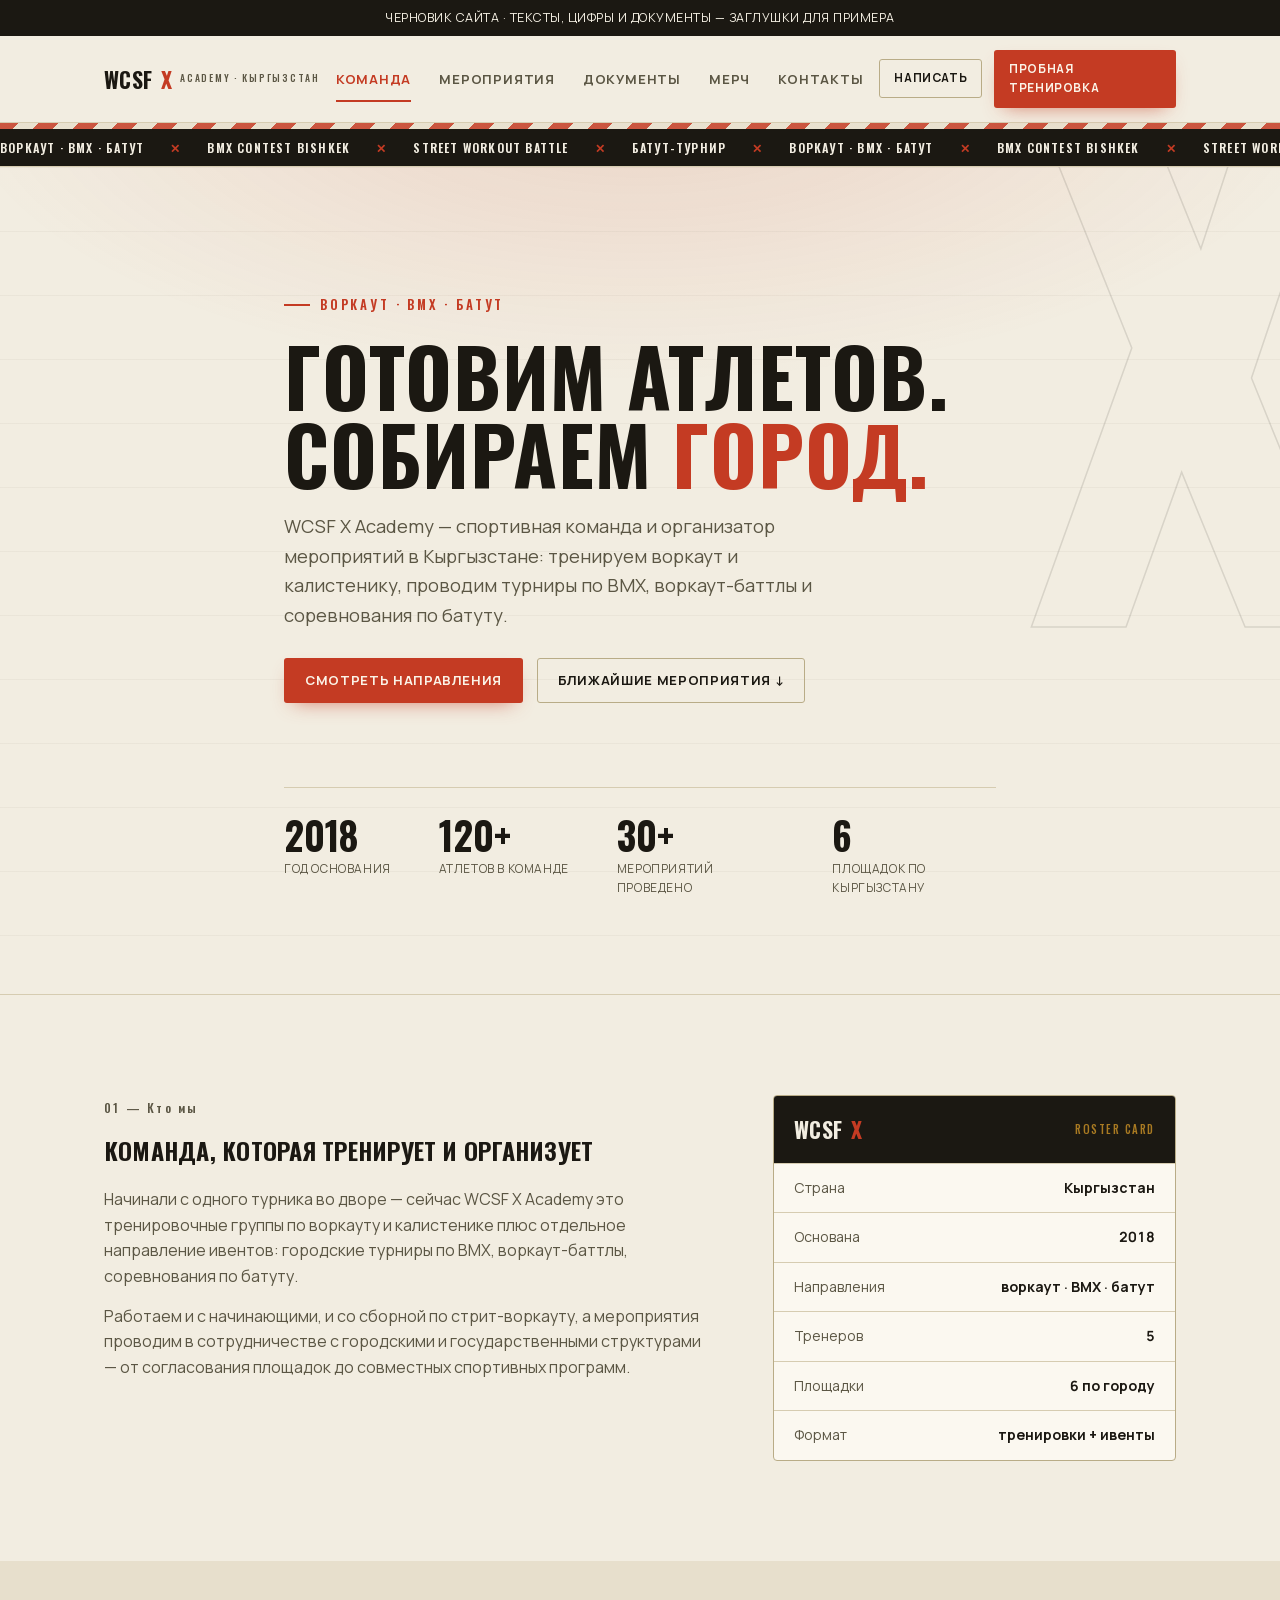
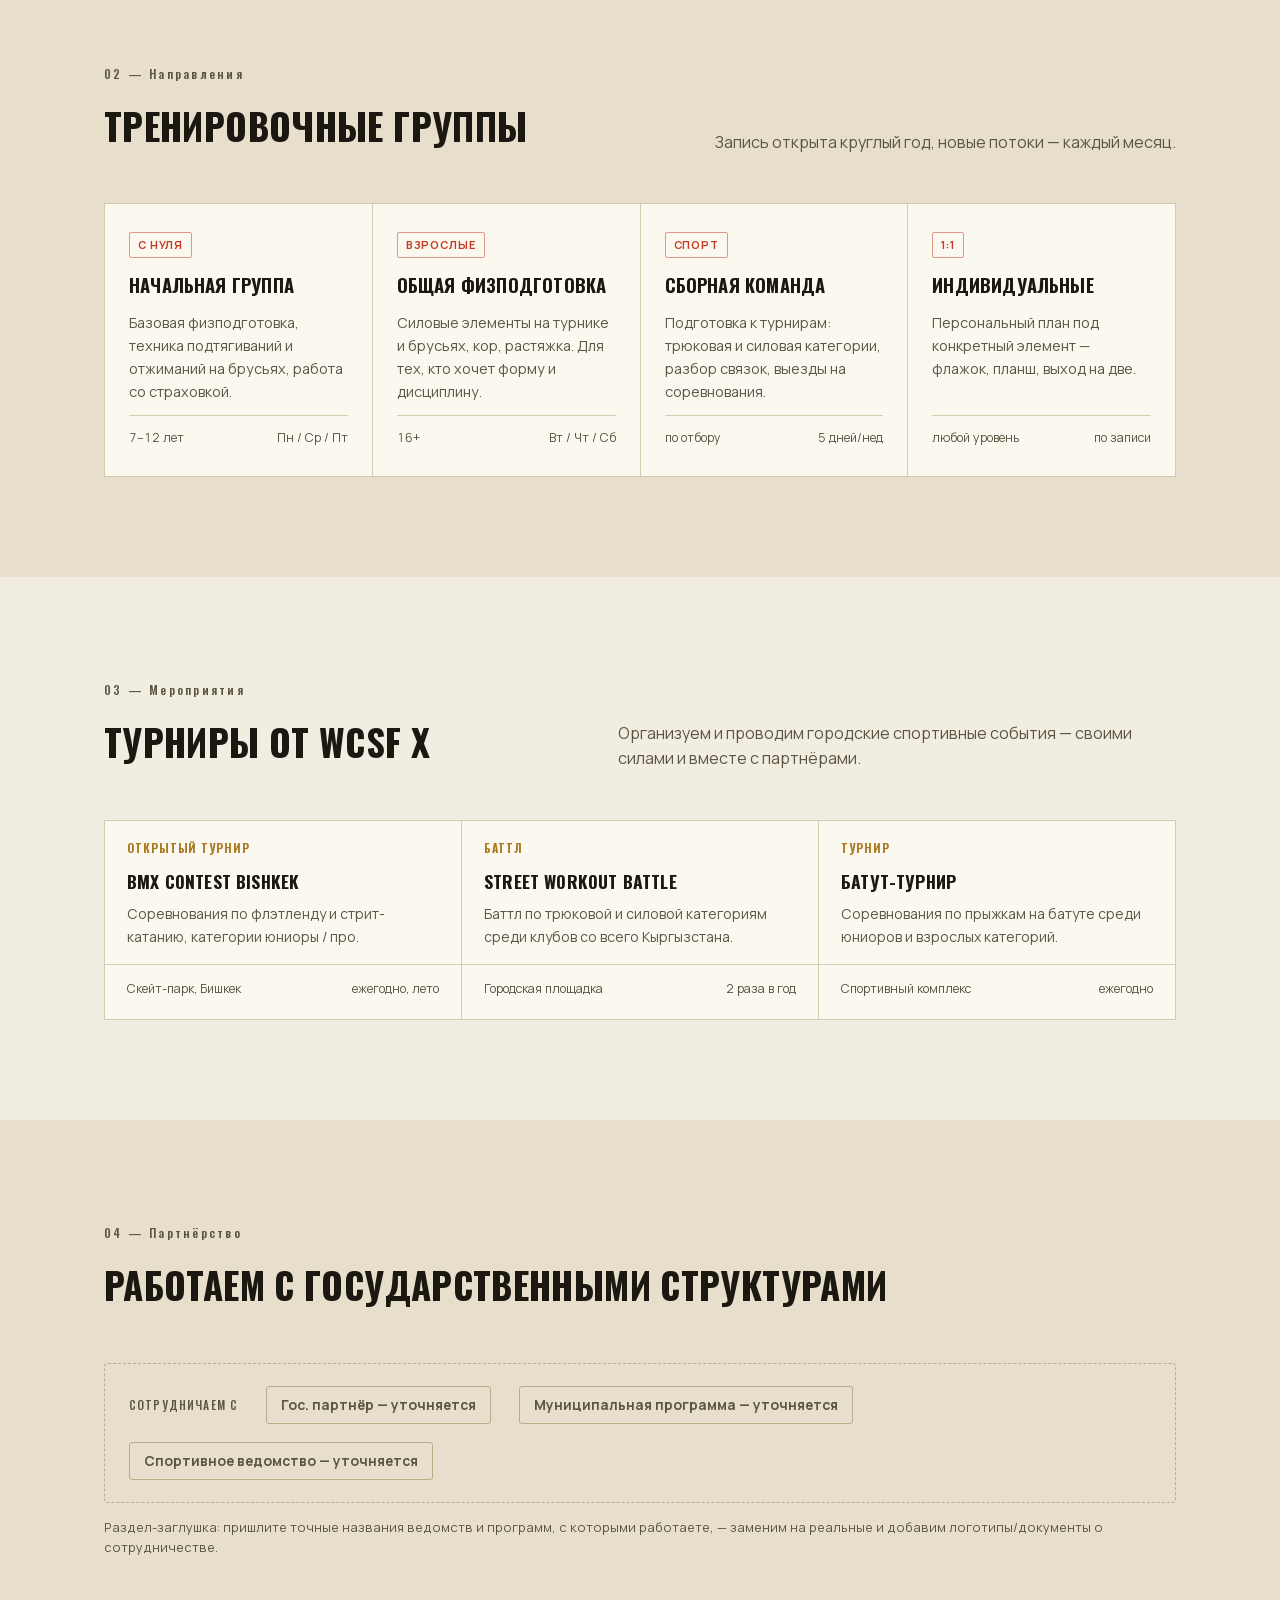
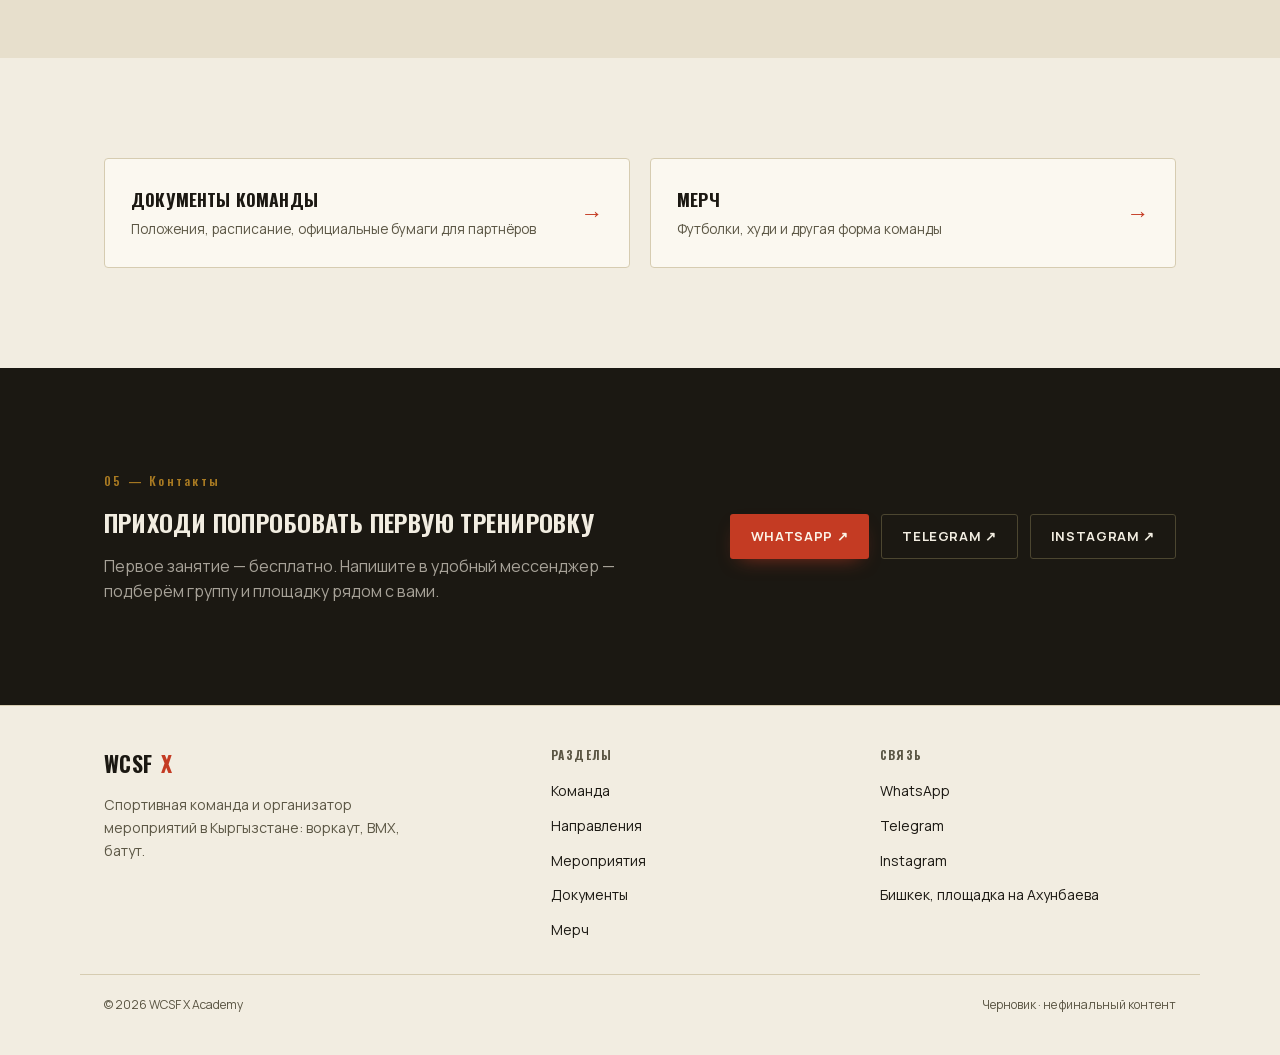
==== commit f6135280: "Fix mobile nav overflow, add ticker/hover polish, reposition copy to Kyrgyzstan-wide - Remove inline" ====
--- a/index.html
+++ b/index.html
@@ -2,9 +2,9 @@
 <html lang="ru">
 <head>
 <meta charset="utf-8" />
-<title>WCSF X Academy — воркаут, BMX и батут-ивенты в Бишкеке</title>
+<title>WCSF X Academy — воркаут, BMX и батут-ивенты в Кыргызстане</title>
 <meta name="viewport" content="width=device-width, initial-scale=1" />
-<meta name="description" content="WCSF X Academy — спортивная команда и организатор мероприятий в Бишкеке: воркаут, BMX-турниры, соревнования по батуту. Тренировки, документы, мерч." />
+<meta name="description" content="WCSF X Academy — спортивная команда и организатор мероприятий в Кыргызстане: воркаут, BMX-турниры, соревнования по батуту. Тренировки, документы, мерч." />
 <link rel="stylesheet" href="assets/fonts.css" />
 <link rel="stylesheet" href="assets/site.css" />
 </head>
@@ -14,13 +14,17 @@
 
 <header class="site">
   <div class="wrap nav-row">
-    <a class="logo" href="index.html">WCSF<span class="x">X</span><span class="sub">Academy · Бишкек</span></a>
-    <ul class="primary" style="display:flex">
+    <a class="logo" href="index.html">WCSF<span class="x">X</span><span class="sub">Academy · Кыргызстан</span></a>
+    <ul class="primary">
       <li><a href="#about" aria-current="page">Команда</a></li>
       <li><a href="#events">Мероприятия</a></li>
       <li><a href="documents.html">Документы</a></li>
       <li><a href="merch.html">Мерч</a></li>
       <li><a href="#contacts">Контакты</a></li>
+      <li class="nav-cta-mobile">
+        <a class="btn btn-ghost btn-block btn-sm" href="#contacts">Написать</a>
+        <a class="btn btn-solid btn-block btn-sm" href="#programs">Пробная тренировка</a>
+      </li>
     </ul>
     <div class="nav-cta">
       <a class="btn btn-ghost btn-sm" href="#contacts">Написать</a>
@@ -31,13 +35,18 @@
 </header>
 
 <div class="hazard"></div>
+
+<div class="marquee" aria-hidden="true"><div class="marquee-track">
+  <span>Воркаут · BMX · Батут</span><span>BMX Contest Bishkek</span><span>Street Workout Battle</span><span>Батут-турнир</span>
+  <span>Воркаут · BMX · Батут</span><span>BMX Contest Bishkek</span><span>Street Workout Battle</span><span>Батут-турнир</span>
+</div></div>
 
 <main id="top">
   <section class="hero">
     <div class="wrap hero-inner">
       <span class="eyebrow">Воркаут · BMX · Батут</span>
       <h1>ГОТОВИМ АТЛЕТОВ.<br>СОБИРАЕМ <span>ГОРОД.</span></h1>
-      <p class="hero-lede">WCSF X Academy — спортивная команда и организатор мероприятий в Бишкеке: тренируем воркаут и калистенику, проводим турниры по BMX, воркаут-баттлы и соревнования по батуту.</p>
+      <p class="hero-lede">WCSF X Academy — спортивная команда и организатор мероприятий в Кыргызстане: тренируем воркаут и калистенику, проводим турниры по BMX, воркаут-баттлы и соревнования по батуту.</p>
       <div class="hero-actions">
         <a class="btn btn-solid" href="#programs">Смотреть направления</a>
         <a class="btn btn-ghost" href="#events">Ближайшие мероприятия ↓</a>
@@ -46,7 +55,7 @@
         <div class="stat"><b>2018</b><span>Год основания</span></div>
         <div class="stat"><b>120+</b><span>Атлетов в команде</span></div>
         <div class="stat"><b>30+</b><span>Мероприятий проведено</span></div>
-        <div class="stat"><b>6</b><span>Площадок в Бишкеке</span></div>
+        <div class="stat"><b>6</b><span>Площадок по Кыргызстану</span></div>
       </div>
     </div>
   </section>
@@ -65,7 +74,7 @@
           <span class="id-tag">ROSTER CARD</span>
         </div>
         <ul class="id-list">
-          <li><span>Город</span><span>Бишкек, КР</span></li>
+          <li><span>Страна</span><span>Кыргызстан</span></li>
           <li><span>Основана</span><span>2018</span></li>
           <li><span>Направления</span><span>воркаут · BMX · батут</span></li>
           <li><span>Тренеров</span><span>5</span></li>
@@ -133,7 +142,7 @@
         <div class="event-card">
           <div class="event-top"><span class="event-date">Баттл</span></div>
           <h3>Street Workout Battle</h3>
-          <p>Городской баттл по трюковой и силовой категориям среди клубов Бишкека.</p>
+          <p>Баттл по трюковой и силовой категориям среди клубов со всего Кыргызстана.</p>
           <div class="event-meta"><span>Городская площадка</span><span>2 раза в год</span></div>
         </div>
         <div class="event-card">
@@ -207,7 +216,7 @@
   <div class="wrap foot-grid">
     <div class="foot-col">
       <span class="logo">WCSF<span class="x">X</span></span>
-      <p style="margin-top:14px;color:var(--ink-soft);font-size:0.88rem;max-width:34ch">Спортивная команда и организатор мероприятий в Бишкеке: воркаут, BMX, батут.</p>
+      <p style="margin-top:14px;color:var(--ink-soft);font-size:0.88rem;max-width:34ch">Спортивная команда и организатор мероприятий в Кыргызстане: воркаут, BMX, батут.</p>
     </div>
     <div class="foot-col">
       <h4>РАЗДЕЛЫ</h4>
--- a/assets/site.css
+++ b/assets/site.css
@@ -129,7 +129,8 @@
   display: flex;
   align-items: center;
   justify-content: space-between;
-  gap: 24px;
+  flex-wrap: nowrap;
+  gap: 16px;
   padding-block: 14px;
 }
 .logo {
@@ -181,7 +182,46 @@
   justify-content: center;
   cursor: pointer;
   color: var(--ink);
-}
+  font-size: 1.1rem;
+  flex-shrink: 0;
+  transition: border-color 0.15s ease, color 0.15s ease;
+}
+.burger:hover { border-color: var(--accent); color: var(--accent); }
+
+/* ===== Marquee ticker ===== */
+.marquee {
+  overflow: hidden;
+  background: var(--ink);
+  border-bottom: 1px solid var(--border);
+  white-space: nowrap;
+}
+.marquee-track {
+  display: inline-flex;
+  width: max-content;
+  animation: marquee-scroll 30s linear infinite;
+}
+.marquee-track span {
+  display: inline-flex;
+  align-items: center;
+  padding: 9px 0;
+  font-family: 'Oswald', sans-serif;
+  font-size: 0.75rem;
+  font-weight: 600;
+  letter-spacing: 0.1em;
+  text-transform: uppercase;
+  color: var(--bg);
+  padding-inline-end: 26px;
+}
+.marquee-track span::after {
+  content: "✕";
+  margin-left: 26px;
+  color: var(--accent);
+}
+@keyframes marquee-scroll {
+  from { transform: translateX(0); }
+  to { transform: translateX(-50%); }
+}
+.marquee:hover .marquee-track { animation-play-state: paused; }
 
 .btn {
   display: inline-flex;
@@ -199,11 +239,16 @@
   transition: transform 0.15s ease, background 0.15s ease, border-color 0.15s ease;
 }
 .btn:hover { transform: translateY(-1px); }
+.btn:active { transform: translateY(0); }
 .btn-solid {
   background: var(--accent);
   color: var(--accent-ink);
-}
-.btn-solid:hover { background: var(--accent-hover); }
+  box-shadow: 0 8px 20px -10px color-mix(in srgb, var(--accent) 70%, transparent);
+}
+.btn-solid:hover {
+  background: var(--accent-hover);
+  box-shadow: 0 12px 26px -10px color-mix(in srgb, var(--accent) 65%, transparent);
+}
 .btn-ghost {
   background: transparent;
   border-color: var(--border-strong);
@@ -235,7 +280,29 @@
   overflow: hidden;
   border-bottom: 1px solid var(--border);
 }
+.hero::before {
+  content: "X";
+  position: absolute;
+  right: -6vw;
+  top: -18%;
+  font-family: 'Oswald', sans-serif;
+  font-weight: 700;
+  font-size: min(50vw, 720px);
+  line-height: 1;
+  color: color-mix(in srgb, var(--ink) 5%, transparent);
+  pointer-events: none;
+  user-select: none;
+  z-index: 0;
+}
+@supports (-webkit-text-stroke: 1px black) {
+  .hero::before {
+    color: transparent;
+    -webkit-text-stroke: 1.5px color-mix(in srgb, var(--ink) 12%, transparent);
+  }
+}
 .hero-inner {
+  position: relative;
+  z-index: 1;
   display: grid;
   gap: 20px;
   max-width: 760px;
@@ -379,14 +446,29 @@
   border: 1px solid var(--border);
 }
 .program-card {
+  position: relative;
   background: var(--bg-card);
   padding: 28px 24px;
   display: flex;
   flex-direction: column;
   gap: 12px;
   transition: background 0.15s ease;
+  overflow: hidden;
 }
 .program-card:hover { background: var(--bg-raised); }
+.program-card::before,
+.event-card::before {
+  content: "";
+  position: absolute;
+  top: 0; left: 0; right: 0;
+  height: 3px;
+  background: var(--accent);
+  transform: scaleX(0);
+  transform-origin: left;
+  transition: transform 0.25s ease;
+}
+.program-card:hover::before,
+.event-card:hover::before { transform: scaleX(1); }
 .program-tag {
   align-self: flex-start;
   font-size: 0.68rem;
@@ -444,8 +526,8 @@
   letter-spacing: 0.02em;
   color: var(--accent);
 }
-.doc-title { font-weight: 700; font-size: 0.95rem; }
-.doc-desc { font-size: 0.8rem; color: var(--ink-soft); margin-top: 2px; }
+.doc-title { display: block; font-weight: 700; font-size: 0.95rem; }
+.doc-desc { display: block; font-size: 0.8rem; color: var(--ink-soft); margin-top: 3px; }
 .doc-meta {
   font-size: 0.76rem;
   color: var(--ink-soft);
@@ -482,6 +564,12 @@
   overflow: hidden;
   display: flex;
   flex-direction: column;
+  transition: transform 0.2s ease, box-shadow 0.2s ease, border-color 0.2s ease;
+}
+.merch-card:hover {
+  transform: translateY(-4px);
+  border-color: var(--border-strong);
+  box-shadow: 0 18px 32px -16px rgba(0,0,0,0.22);
 }
 .merch-media {
   aspect-ratio: 4/5;
@@ -627,11 +715,13 @@
 
 /* ===== Events ===== */
 .event-card {
+  position: relative;
   background: var(--bg-card);
   padding: 0;
   display: flex;
   flex-direction: column;
   transition: background 0.15s ease;
+  overflow: hidden;
 }
 .event-card:hover { background: var(--bg-raised); }
 .event-top {
@@ -713,7 +803,11 @@
   background: var(--bg-card);
   transition: border-color 0.15s ease, transform 0.15s ease;
 }
-.teaser-card:hover { border-color: var(--accent); transform: translateY(-2px); }
+.teaser-card:hover {
+  border-color: var(--accent);
+  transform: translateY(-3px);
+  box-shadow: 0 16px 30px -16px rgba(0,0,0,0.2);
+}
 .teaser-card h3 { font-size: 1.1rem; }
 .teaser-card span.arrow {
   font-size: 1.4rem;
@@ -743,16 +837,60 @@
 
 /* ===== Responsive ===== */
 @media (max-width: 860px) {
-  .primary, .nav-cta .btn-ghost { display: none; }
+  .nav-cta { display: none; }
   .burger { display: inline-flex; }
+  .logo .sub { display: none; }
+  .logo { font-size: 1.15rem; }
   .about-grid { grid-template-columns: 1fr; }
   .stat-row { grid-template-columns: repeat(2, auto); row-gap: 24px; }
   .foot-grid { grid-template-columns: 1fr; }
   .doc-row { grid-template-columns: 36px 1fr auto; }
   .doc-meta { display: none; }
   .teaser-row { grid-template-columns: 1fr; }
+
+  .primary {
+    display: flex;
+    flex-direction: column;
+    gap: 0;
+    position: absolute;
+    top: 100%;
+    left: 0;
+    right: 0;
+    margin: 0;
+    padding: 6px 24px 20px;
+    background: var(--bg);
+    border-bottom: 1px solid var(--border);
+    box-shadow: 0 20px 40px -14px rgba(0,0,0,0.3);
+    transform: translateY(-6px);
+    opacity: 0;
+    visibility: hidden;
+    pointer-events: none;
+    transition: transform 0.2s ease, opacity 0.2s ease, visibility 0.2s;
+  }
+  header.site.nav-open .primary {
+    transform: translateY(0);
+    opacity: 1;
+    visibility: visible;
+    pointer-events: auto;
+  }
+  .primary li { border-top: 1px solid var(--border); }
+  .primary li:first-child { border-top: none; }
+  .primary a { display: block; padding: 15px 2px; font-size: 0.95rem; }
+  .nav-cta-mobile {
+    display: flex;
+    flex-direction: column;
+    gap: 10px;
+    border-top: none;
+    padding: 16px 2px 6px;
+  }
+}
+@media (min-width: 861px) {
+  .nav-cta-mobile { display: none; }
 }
 @media (max-width: 520px) {
   .cta-inner { flex-direction: column; align-items: flex-start; }
   .partner-strip { flex-direction: column; align-items: flex-start; }
 }
+@media (max-width: 420px) {
+  .wrap { padding-inline: 16px; }
+}
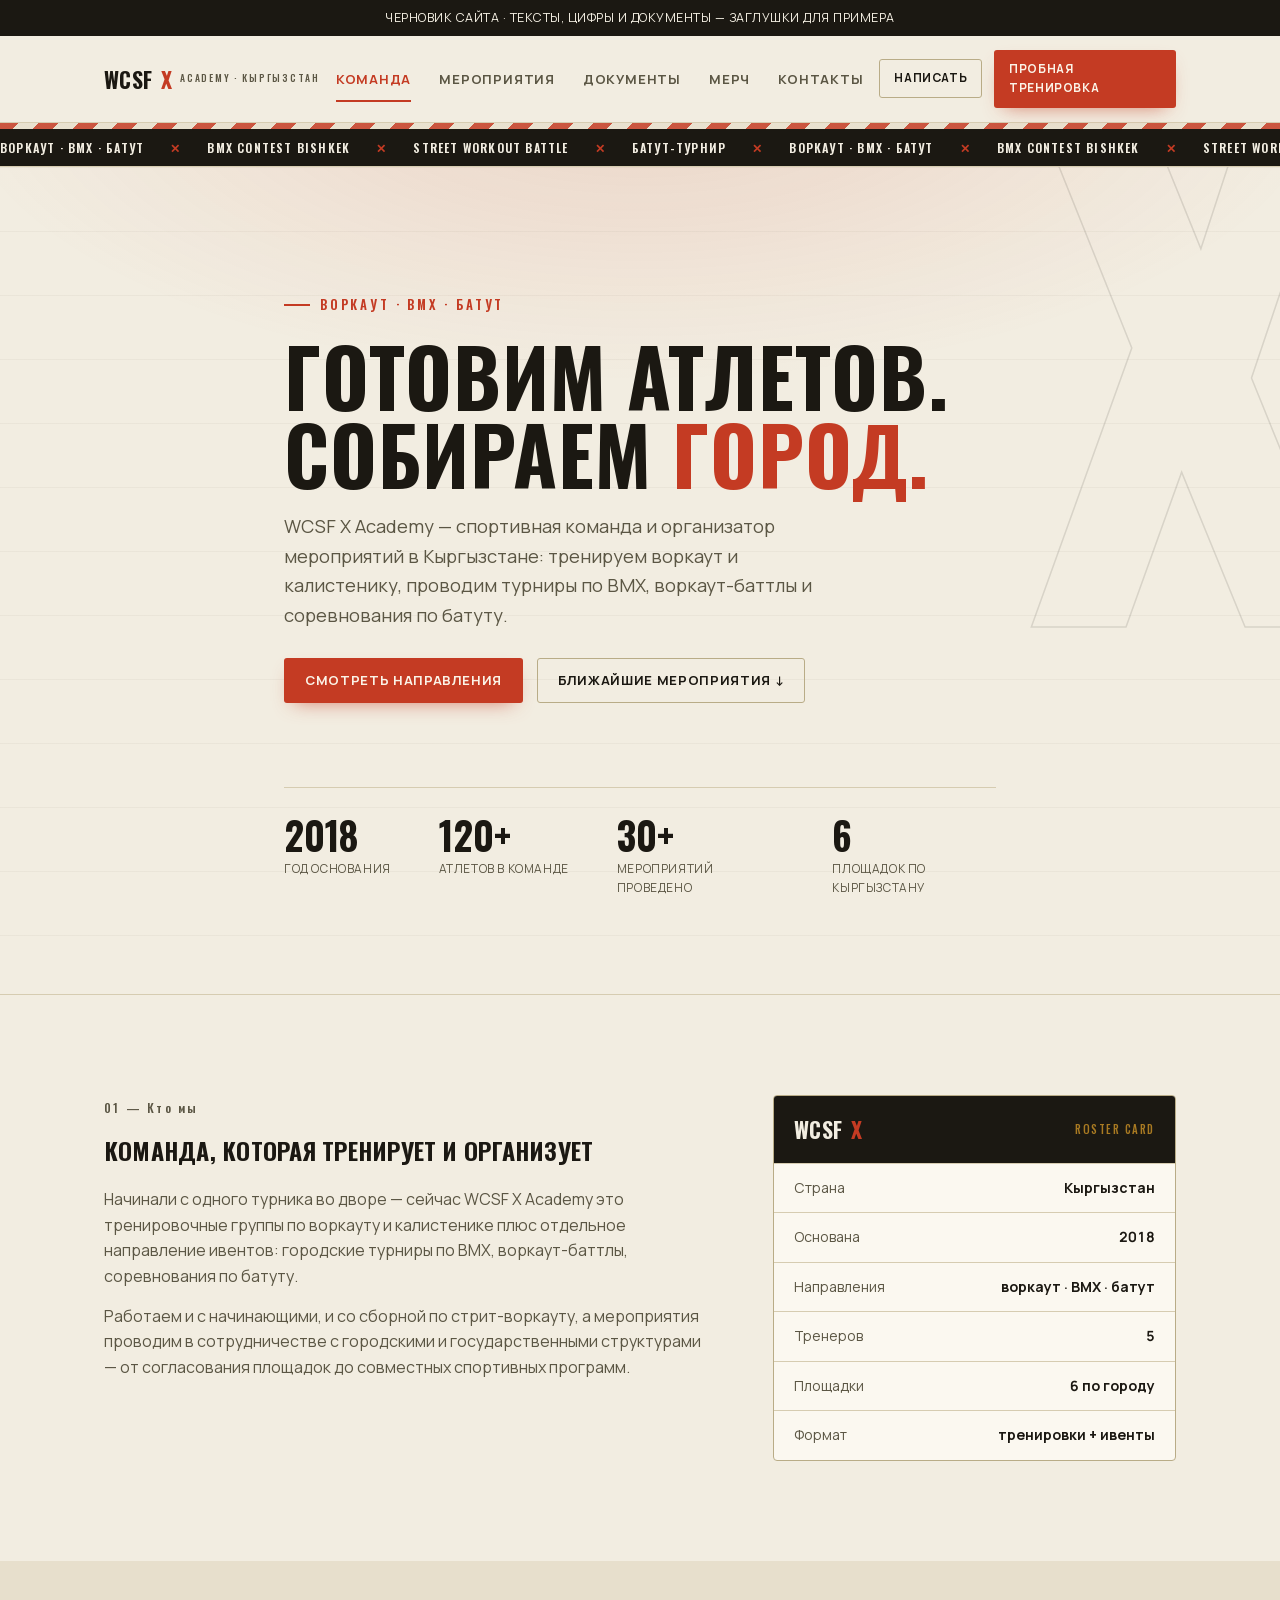
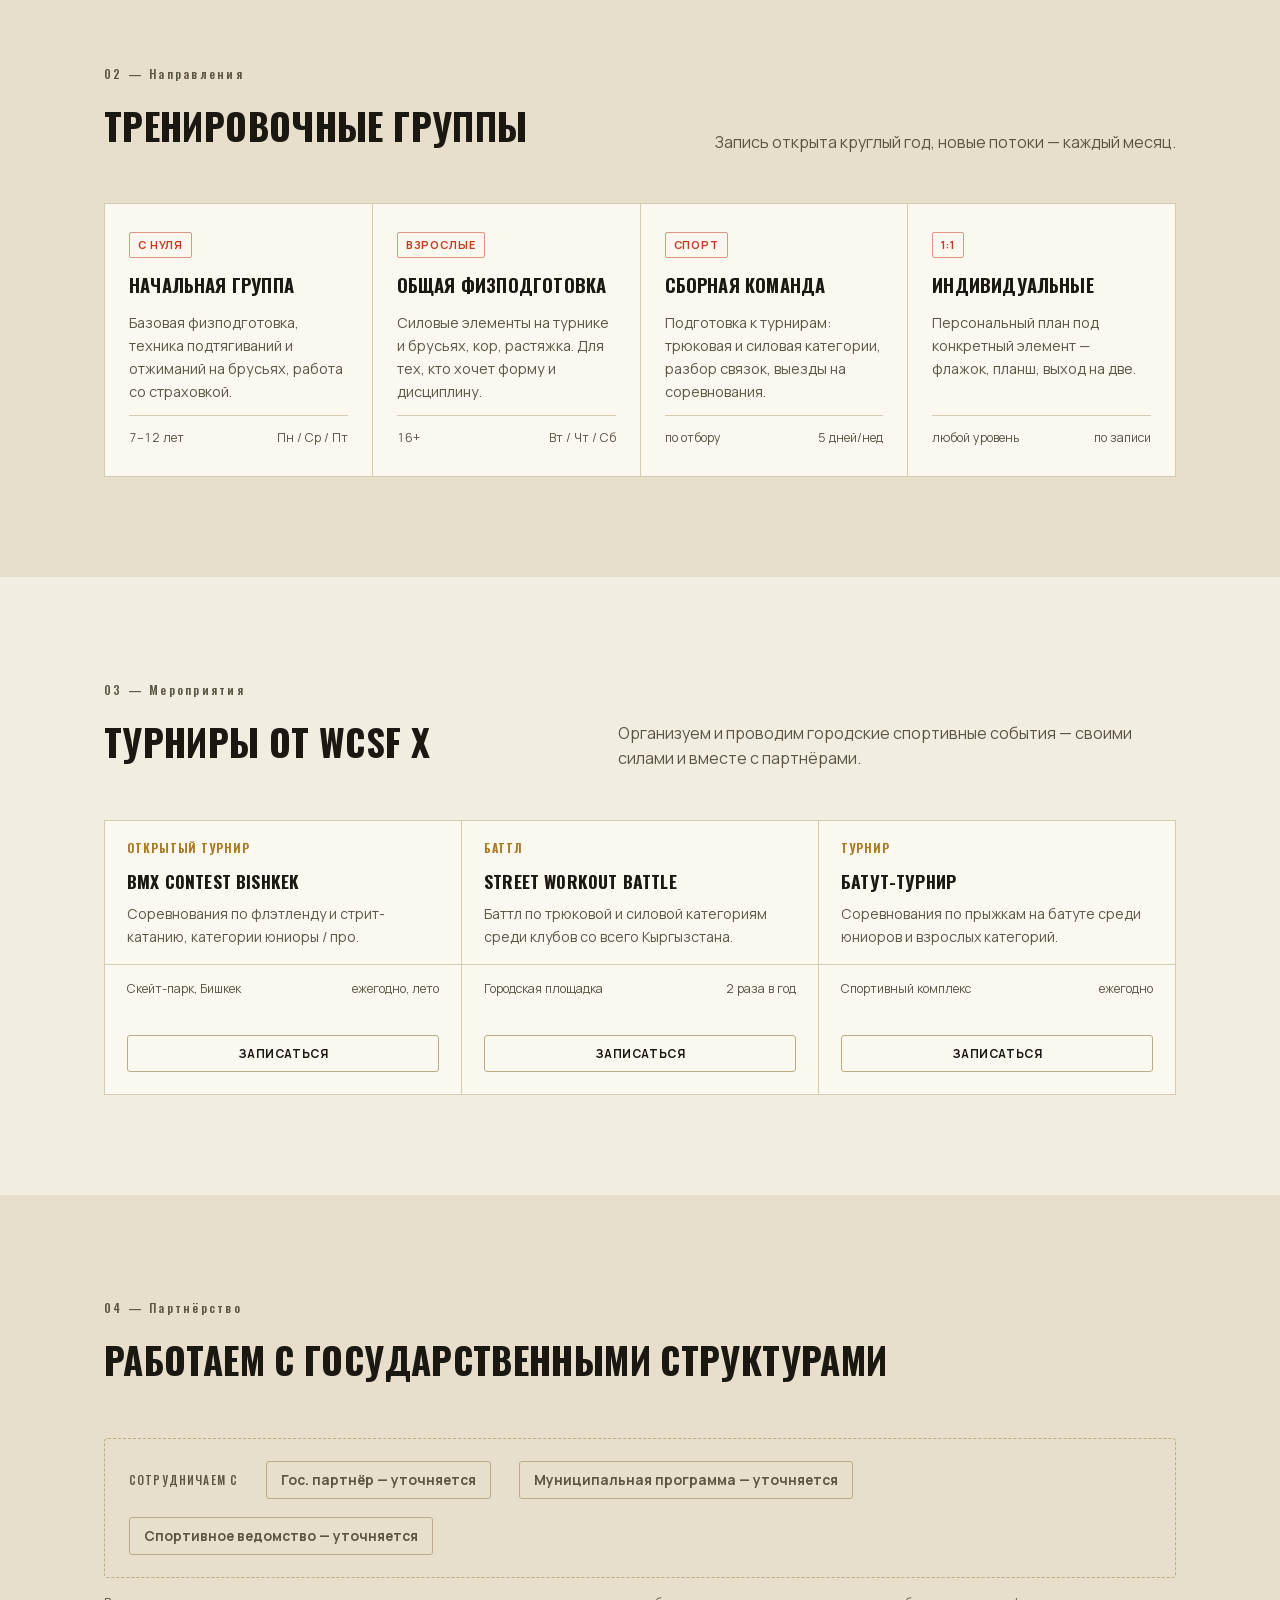
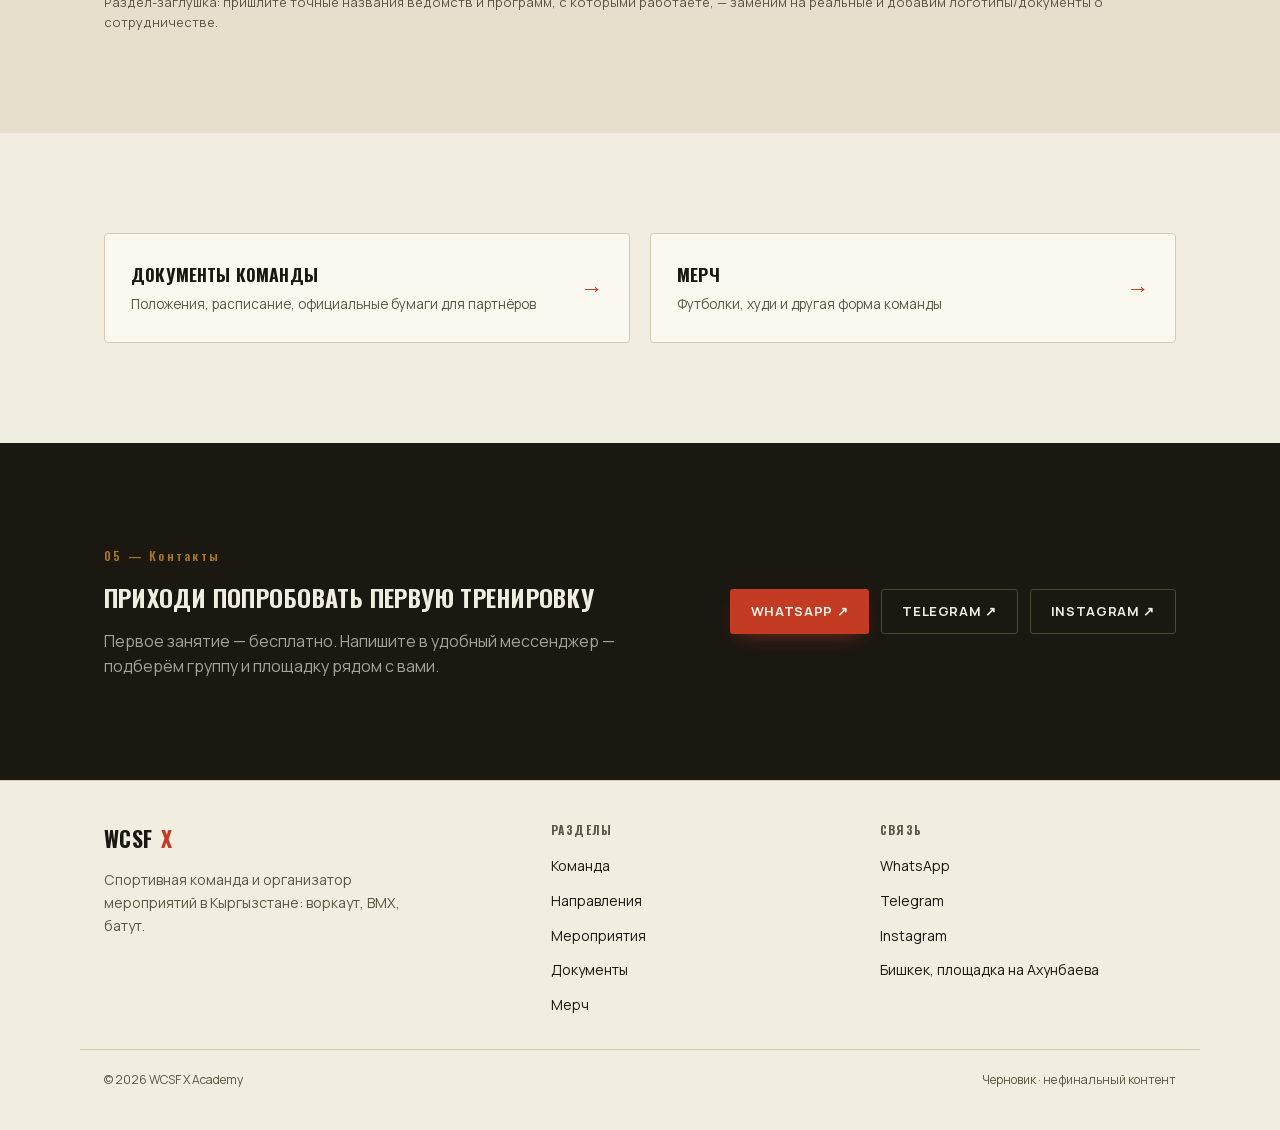
==== commit 1b9aa61e: "Add competition registration form to event cards Each event card gets a "Записаться" button opening " ====
--- a/index.html
+++ b/index.html
@@ -138,22 +138,40 @@
           <h3>BMX Contest Bishkek</h3>
           <p>Соревнования по флэтленду и стрит-катанию, категории юниоры / про.</p>
           <div class="event-meta"><span>Скейт-парк, Бишкек</span><span>ежегодно, лето</span></div>
+          <div class="event-action"><button type="button" class="btn btn-ghost btn-sm btn-block js-register-open" data-discipline="bmx">Записаться</button></div>
         </div>
         <div class="event-card">
           <div class="event-top"><span class="event-date">Баттл</span></div>
           <h3>Street Workout Battle</h3>
           <p>Баттл по трюковой и силовой категориям среди клубов со всего Кыргызстана.</p>
           <div class="event-meta"><span>Городская площадка</span><span>2 раза в год</span></div>
+          <div class="event-action"><button type="button" class="btn btn-ghost btn-sm btn-block js-register-open" data-discipline="workout">Записаться</button></div>
         </div>
         <div class="event-card">
           <div class="event-top"><span class="event-date">Турнир</span></div>
           <h3>Батут-турнир</h3>
           <p>Соревнования по прыжкам на батуте среди юниоров и взрослых категорий.</p>
           <div class="event-meta"><span>Спортивный комплекс</span><span>ежегодно</span></div>
-        </div>
-      </div>
-    </div>
-  </section>
+          <div class="event-action"><button type="button" class="btn btn-ghost btn-sm btn-block js-register-open" data-discipline="trampoline">Записаться</button></div>
+        </div>
+      </div>
+    </div>
+  </section>
+
+  <div class="register-overlay" id="register-overlay">
+    <div class="register-modal" role="dialog" aria-modal="true" aria-labelledby="register-title">
+      <button type="button" class="register-close" id="register-close" aria-label="Закрыть">&times;</button>
+      <h3 id="register-title">Запись на соревнования</h3>
+      <p class="register-discipline-label" id="register-discipline-label"></p>
+      <form id="register-form">
+        <label>Имя и фамилия<input type="text" name="full_name" required autocomplete="name"></label>
+        <label>Телефон (WhatsApp)<input type="tel" name="phone" required autocomplete="tel" placeholder="+996 700 00 00 00"></label>
+        <input type="text" name="website" class="register-honeypot" tabindex="-1" autocomplete="off">
+        <button type="submit" class="btn btn-solid btn-block">Отправить заявку</button>
+        <p class="register-status" id="register-status" role="status"></p>
+      </form>
+    </div>
+  </div>
 
   <section class="alt-bg">
     <div class="wrap">
@@ -245,5 +263,6 @@
 </footer>
 
 <script src="assets/site.js"></script>
+<script src="assets/register-render.js"></script>
 </body>
 </html>
--- a/assets/site.css
+++ b/assets/site.css
@@ -750,6 +750,76 @@
   border-top: 1px solid var(--border);
   margin-top: 16px;
 }
+
+.event-action { padding: 16px 22px 22px; }
+
+/* ===== Register modal ===== */
+.register-overlay {
+  position: fixed;
+  inset: 0;
+  background: color-mix(in srgb, #000 60%, transparent);
+  display: flex;
+  align-items: center;
+  justify-content: center;
+  padding: 20px;
+  opacity: 0;
+  pointer-events: none;
+  transition: opacity 0.15s ease;
+  z-index: 100;
+}
+.register-overlay.is-open { opacity: 1; pointer-events: auto; }
+.register-modal {
+  position: relative;
+  background: var(--bg-card);
+  border: 1px solid var(--border);
+  border-radius: 4px;
+  padding: 28px 26px;
+  width: 100%;
+  max-width: 400px;
+}
+.register-modal h3 { font-size: 1.15rem; }
+.register-discipline-label {
+  margin-top: 6px;
+  color: var(--gold);
+  font-family: 'Oswald', sans-serif;
+  font-size: 0.78rem;
+  letter-spacing: 0.06em;
+  text-transform: uppercase;
+}
+.register-close {
+  position: absolute;
+  top: 14px;
+  right: 14px;
+  background: none;
+  border: none;
+  font-size: 1.4rem;
+  line-height: 1;
+  color: var(--ink-soft);
+  cursor: pointer;
+}
+.register-close:hover { color: var(--accent); }
+#register-form { margin-top: 18px; display: flex; flex-direction: column; gap: 14px; }
+#register-form label {
+  display: flex;
+  flex-direction: column;
+  gap: 6px;
+  font-size: 0.8rem;
+  color: var(--ink-soft);
+}
+#register-form input {
+  font-family: 'Manrope', sans-serif;
+  font-size: 0.92rem;
+  padding: 10px 12px;
+  border-radius: 3px;
+  border: 1px solid var(--border-strong);
+  background: var(--bg);
+  color: var(--ink);
+}
+#register-form input:focus { outline: none; border-color: var(--accent); }
+.register-honeypot { position: absolute; left: -9999px; width: 1px; height: 1px; opacity: 0; }
+.register-status { font-size: 0.82rem; min-height: 1.2em; }
+.register-status.is-success { color: var(--accent); }
+.register-status.is-error { color: var(--accent); }
 
 /* ===== Partner strip ===== */
 .partner-strip {
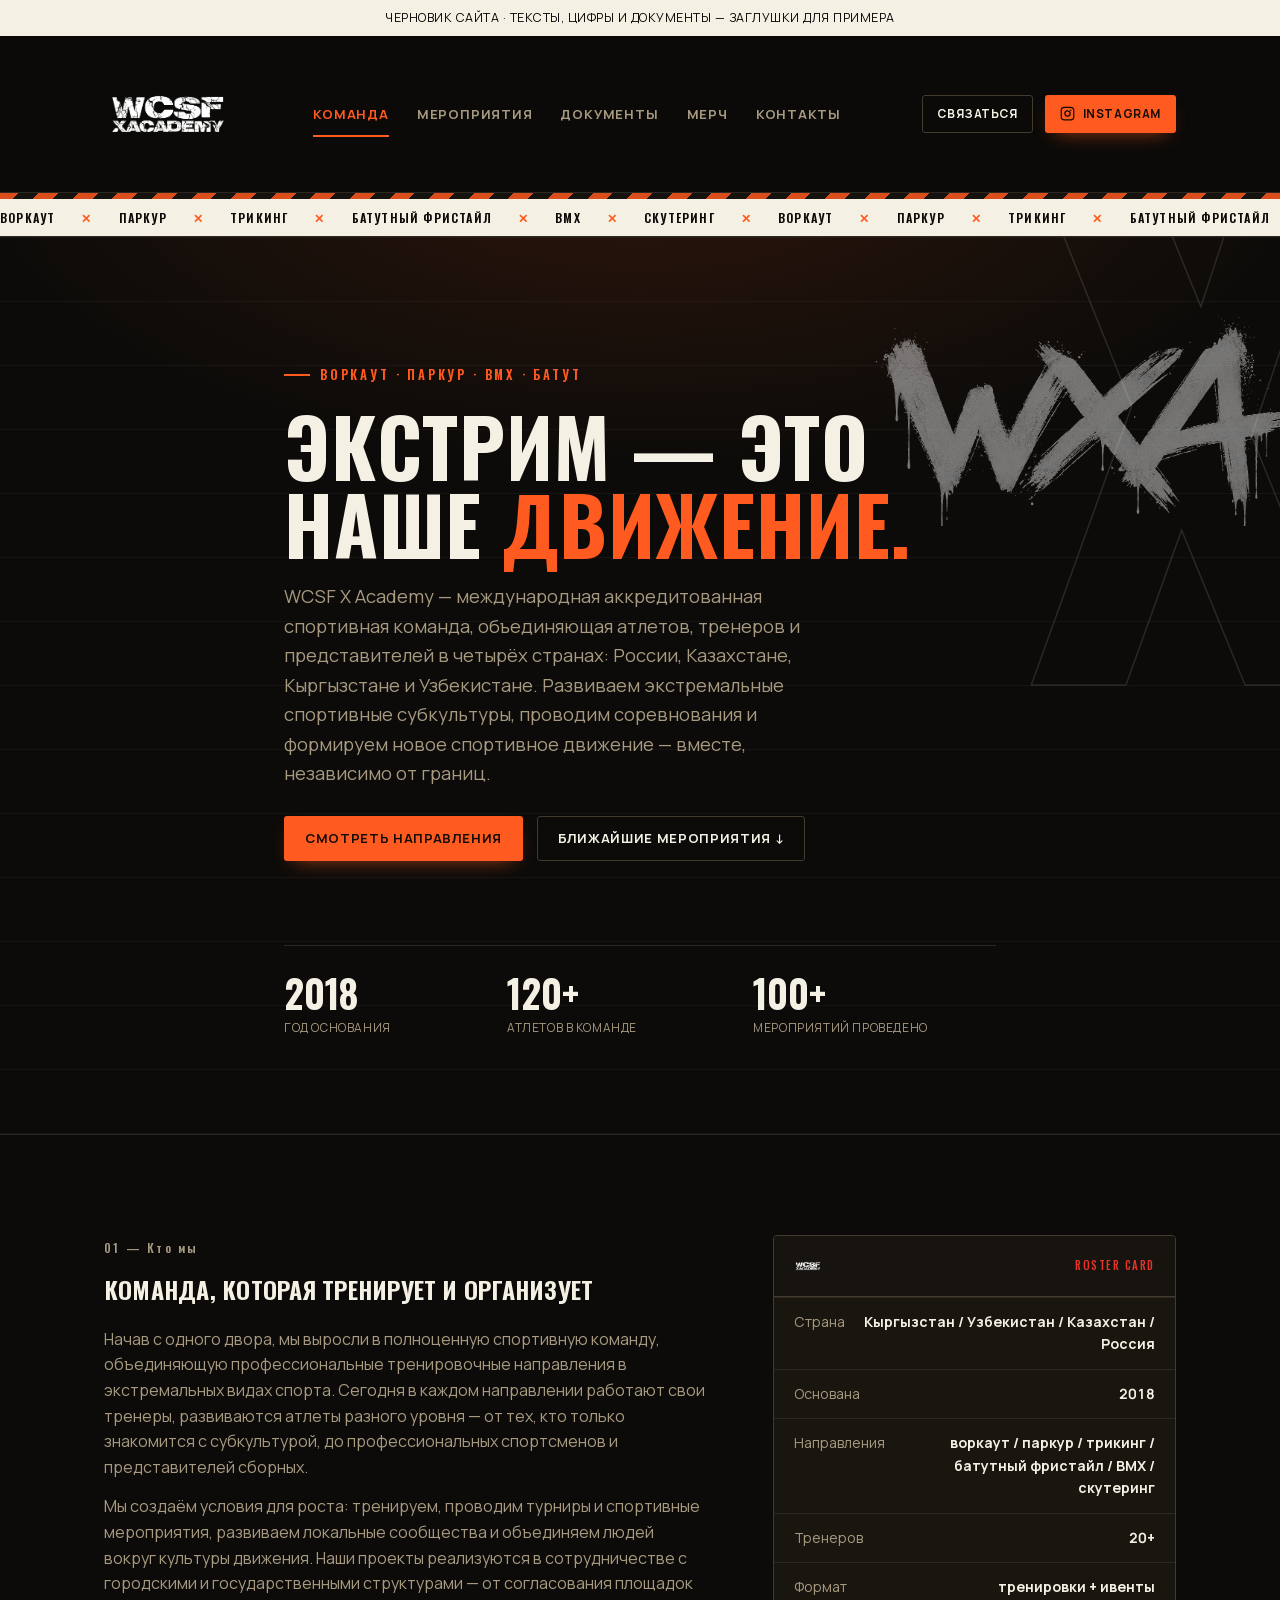
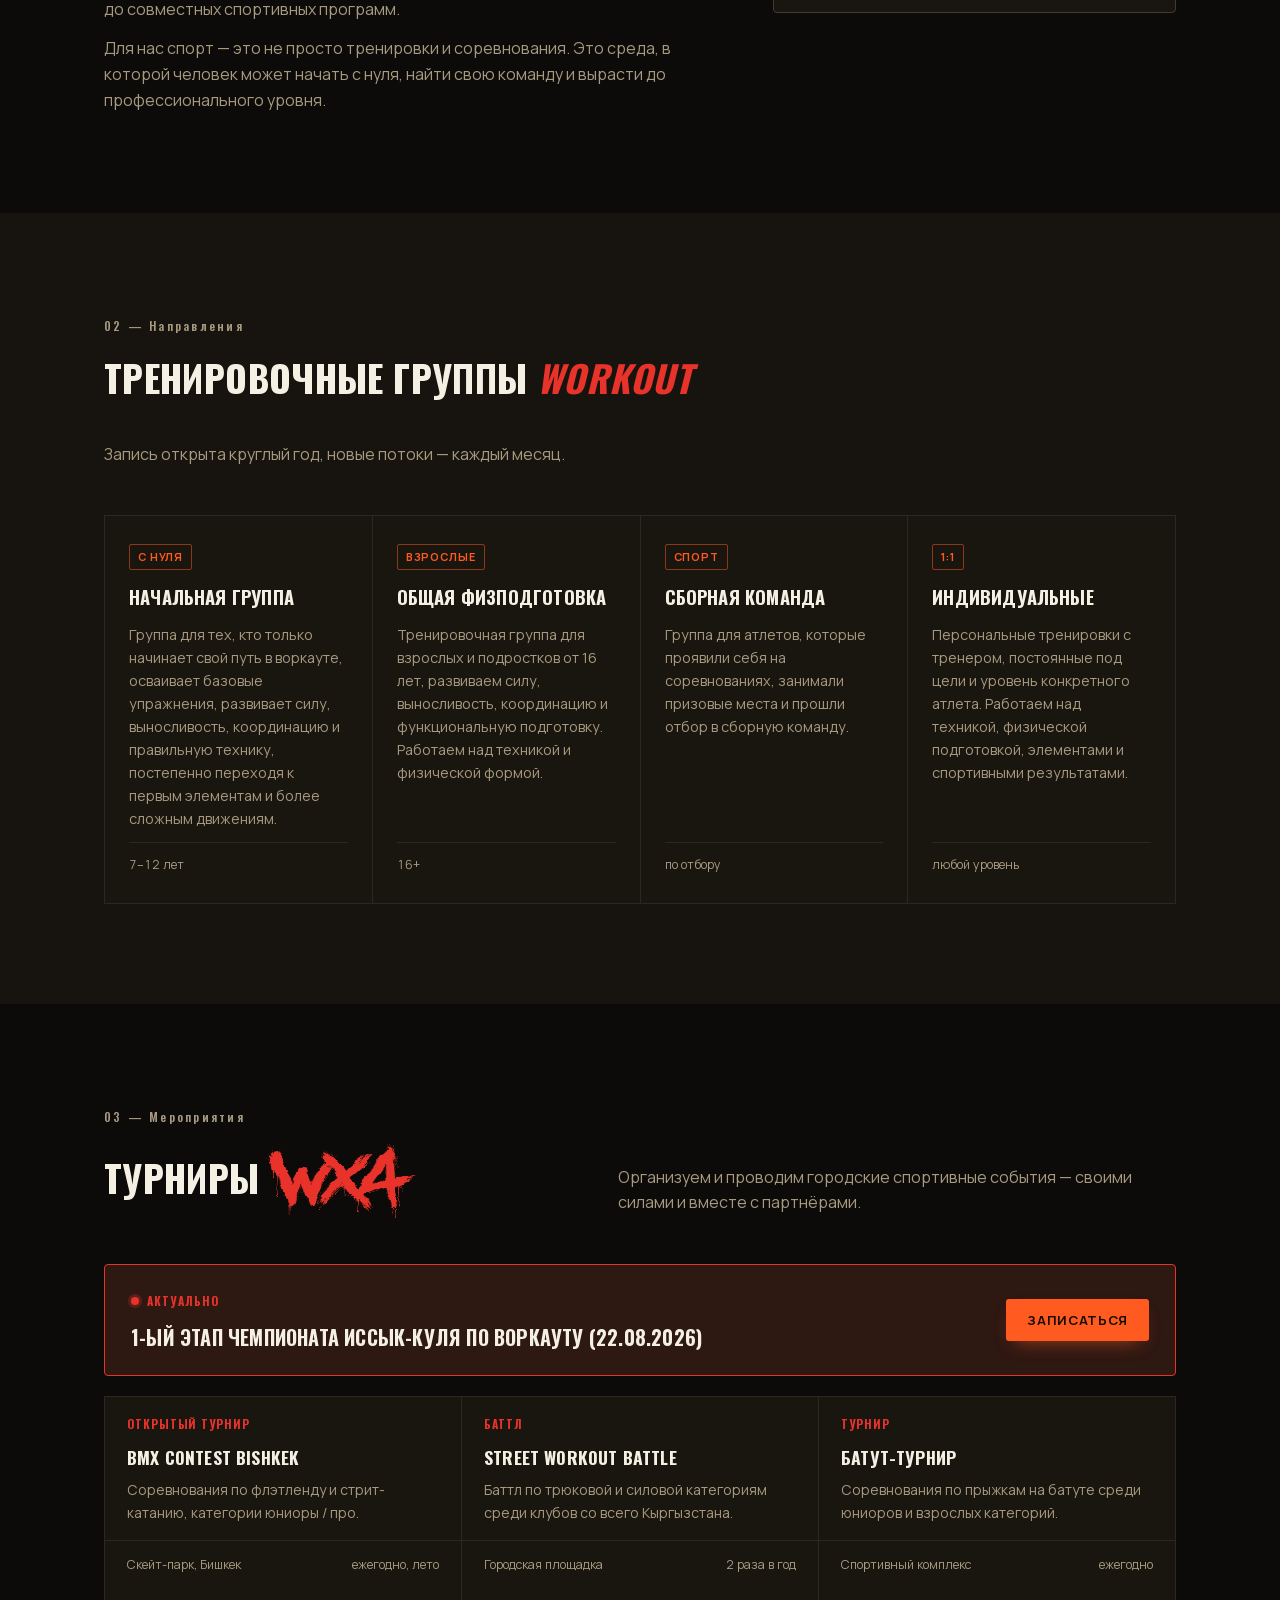
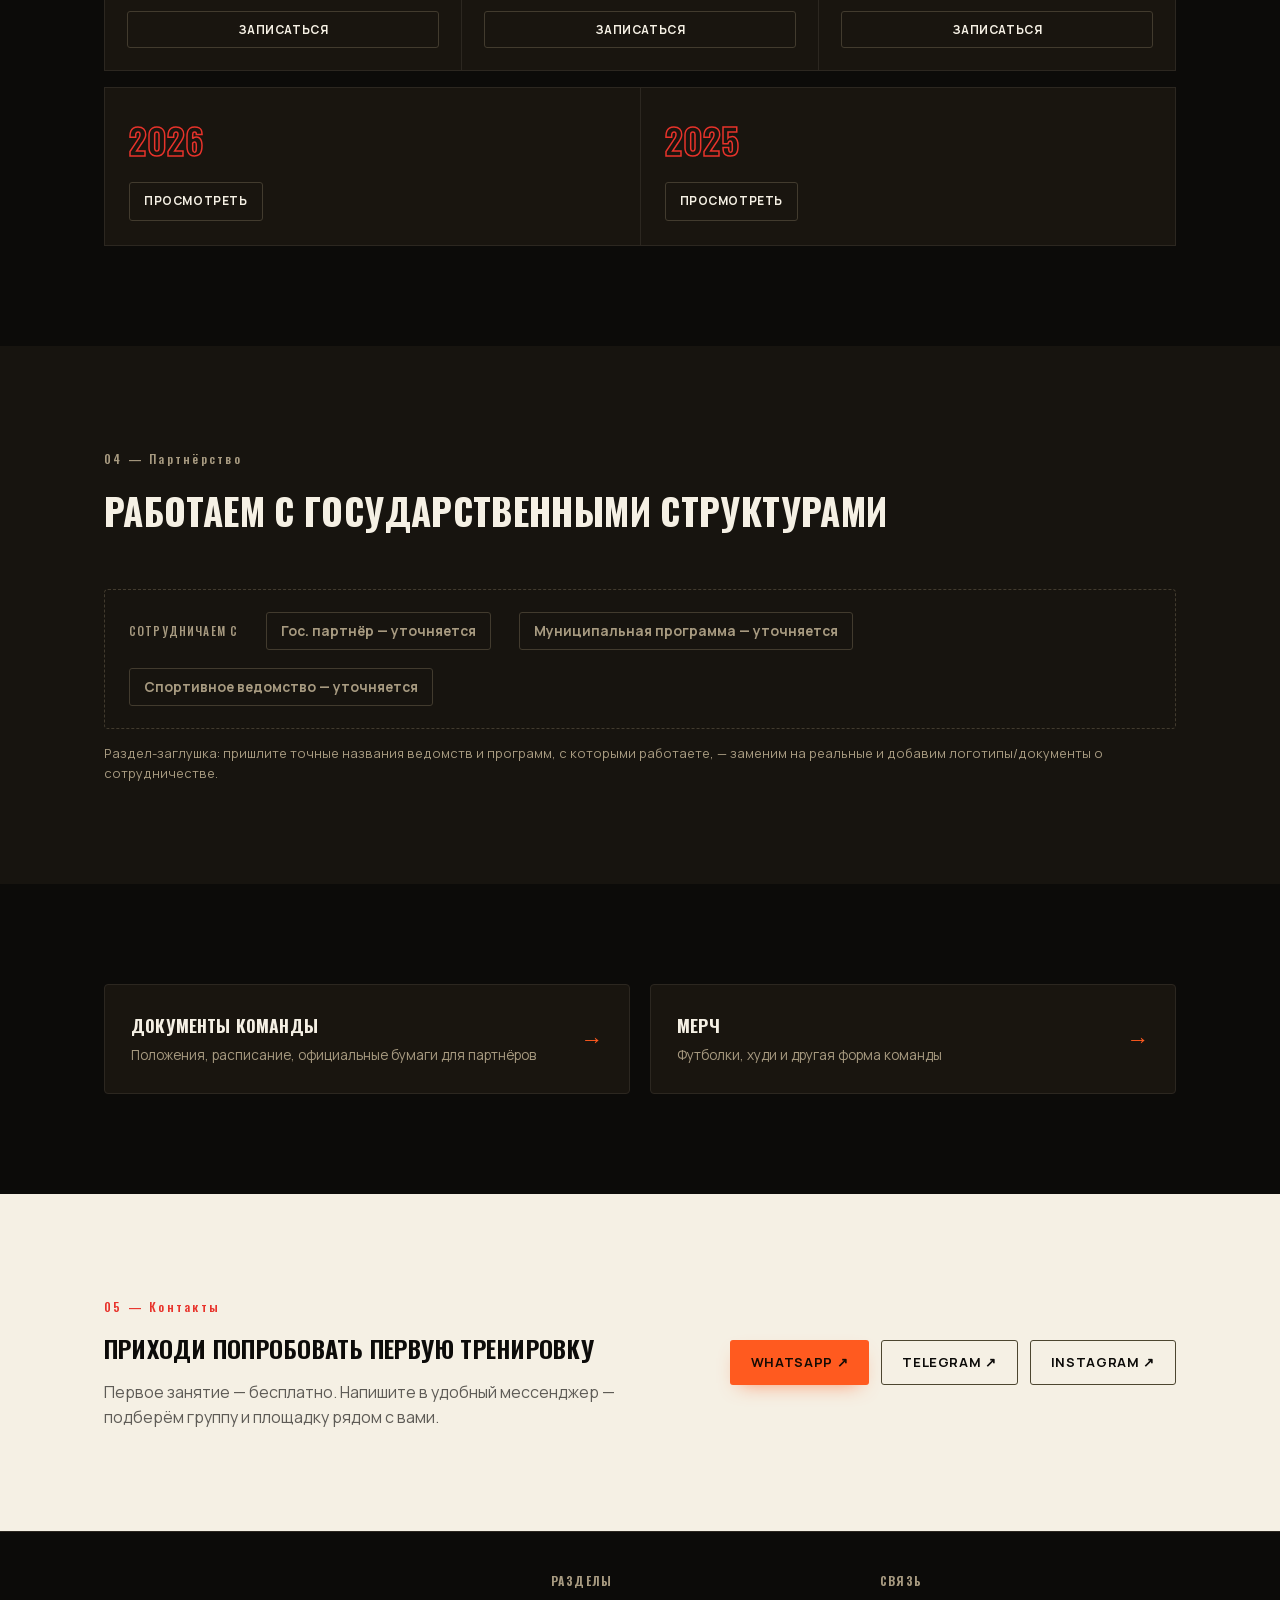
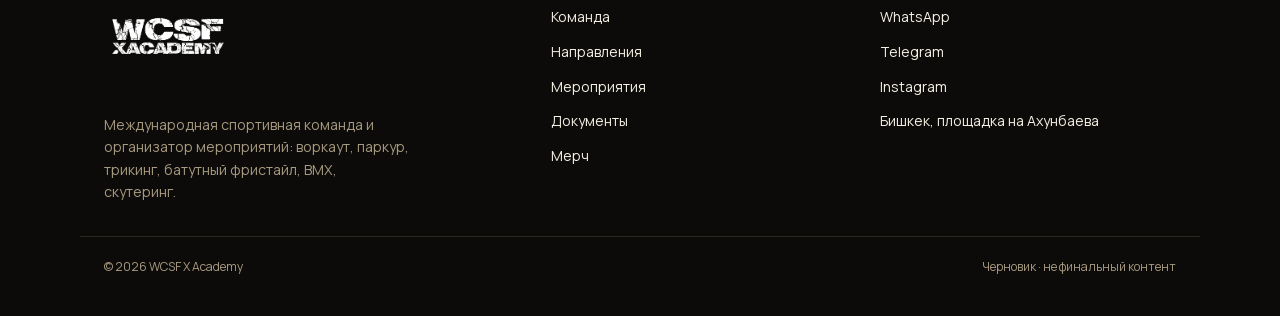
==== commit 88e8d62b: "Rebrand site to WCSF X Academy dark/orange theme Replace cream/red palette with a fixed black-orange" ====
--- a/index.html
+++ b/index.html
@@ -2,19 +2,26 @@
 <html lang="ru">
 <head>
 <meta charset="utf-8" />
-<title>WCSF X Academy — воркаут, BMX и батут-ивенты в Кыргызстане</title>
+<title>WCSF X Academy — международная команда экстремальных видов спорта</title>
 <meta name="viewport" content="width=device-width, initial-scale=1" />
-<meta name="description" content="WCSF X Academy — спортивная команда и организатор мероприятий в Кыргызстане: воркаут, BMX-турниры, соревнования по батуту. Тренировки, документы, мерч." />
+<meta name="description" content="WCSF X Academy — международная спортивная команда: воркаут, паркур, трикинг, батутный фристайл, BMX, скутеринг. Тренировки, турниры, документы, мерч." />
 <link rel="stylesheet" href="assets/fonts.css" />
 <link rel="stylesheet" href="assets/site.css" />
 </head>
 <body>
 
+<svg width="0" height="0" style="position:absolute" aria-hidden="true">
+  <filter id="grunge-roughen" x="-20%" y="-20%" width="140%" height="140%">
+    <feTurbulence type="fractalNoise" baseFrequency="0.012 0.09" numOctaves="2" seed="7" result="noise"/>
+    <feDisplacementMap in="SourceGraphic" in2="noise" scale="7" xChannelSelector="R" yChannelSelector="G"/>
+  </filter>
+</svg>
+
 <div class="draft-banner">ЧЕРНОВИК САЙТА · ТЕКСТЫ, ЦИФРЫ И ДОКУМЕНТЫ — ЗАГЛУШКИ ДЛЯ ПРИМЕРА</div>
 
 <header class="site">
   <div class="wrap nav-row">
-    <a class="logo" href="index.html">WCSF<span class="x">X</span><span class="sub">Academy · Кыргызстан</span></a>
+    <a class="logo" href="index.html"><img class="logo-img" src="assets/images/logo-white.png" alt="WCSF X Academy"></a>
     <ul class="primary">
       <li><a href="#about" aria-current="page">Команда</a></li>
       <li><a href="#events">Мероприятия</a></li>
@@ -22,13 +29,13 @@
       <li><a href="merch.html">Мерч</a></li>
       <li><a href="#contacts">Контакты</a></li>
       <li class="nav-cta-mobile">
-        <a class="btn btn-ghost btn-block btn-sm" href="#contacts">Написать</a>
-        <a class="btn btn-solid btn-block btn-sm" href="#programs">Пробная тренировка</a>
+        <a class="btn btn-ghost btn-block btn-sm" href="#contacts">Связаться</a>
+        <a class="btn btn-solid btn-block btn-sm btn-icon" href="https://www.instagram.com/wcsf_x_academy/" target="_blank" rel="noopener"><svg viewBox="0 0 24 24" fill="none" stroke="currentColor" stroke-width="2"><rect x="2" y="2" width="20" height="20" rx="5"/><circle cx="12" cy="12" r="4.2"/><circle cx="17.3" cy="6.7" r="1.1" fill="currentColor" stroke="none"/></svg>Instagram</a>
       </li>
     </ul>
     <div class="nav-cta">
-      <a class="btn btn-ghost btn-sm" href="#contacts">Написать</a>
-      <a class="btn btn-solid btn-sm" href="#programs">Пробная тренировка</a>
+      <a class="btn btn-ghost btn-sm" href="#contacts">Связаться</a>
+      <a class="btn btn-solid btn-sm btn-icon" href="https://www.instagram.com/wcsf_x_academy/" target="_blank" rel="noopener"><svg viewBox="0 0 24 24" fill="none" stroke="currentColor" stroke-width="2"><rect x="2" y="2" width="20" height="20" rx="5"/><circle cx="12" cy="12" r="4.2"/><circle cx="17.3" cy="6.7" r="1.1" fill="currentColor" stroke="none"/></svg>Instagram</a>
     </div>
     <button class="burger" aria-label="Меню">☰</button>
   </div>
@@ -37,16 +44,17 @@
 <div class="hazard"></div>
 
 <div class="marquee" aria-hidden="true"><div class="marquee-track">
-  <span>Воркаут · BMX · Батут</span><span>BMX Contest Bishkek</span><span>Street Workout Battle</span><span>Батут-турнир</span>
-  <span>Воркаут · BMX · Батут</span><span>BMX Contest Bishkek</span><span>Street Workout Battle</span><span>Батут-турнир</span>
+  <span>Воркаут</span><span>Паркур</span><span>Трикинг</span><span>Батутный фристайл</span><span>BMX</span><span>Скутеринг</span>
+  <span>Воркаут</span><span>Паркур</span><span>Трикинг</span><span>Батутный фристайл</span><span>BMX</span><span>Скутеринг</span>
 </div></div>
 
 <main id="top">
   <section class="hero">
+    <img class="hero-wxa-mark" src="assets/images/wxa-mark.png" alt="" aria-hidden="true">
     <div class="wrap hero-inner">
-      <span class="eyebrow">Воркаут · BMX · Батут</span>
-      <h1>ГОТОВИМ АТЛЕТОВ.<br>СОБИРАЕМ <span>ГОРОД.</span></h1>
-      <p class="hero-lede">WCSF X Academy — спортивная команда и организатор мероприятий в Кыргызстане: тренируем воркаут и калистенику, проводим турниры по BMX, воркаут-баттлы и соревнования по батуту.</p>
+      <span class="eyebrow">Воркаут · Паркур · BMX · Батут</span>
+      <h1>ЭКСТРИМ — ЭТО<br>НАШЕ <span>ДВИЖЕНИЕ.</span></h1>
+      <p class="hero-lede">WCSF X Academy — международная аккредитованная спортивная команда, объединяющая атлетов, тренеров и представителей в четырёх странах: России, Казахстане, Кыргызстане и Узбекистане. Развиваем экстремальные спортивные субкультуры, проводим соревнования и формируем новое спортивное движение — вместе, независимо от границ.</p>
       <div class="hero-actions">
         <a class="btn btn-solid" href="#programs">Смотреть направления</a>
         <a class="btn btn-ghost" href="#events">Ближайшие мероприятия ↓</a>
@@ -54,8 +62,7 @@
       <div class="stat-row">
         <div class="stat"><b>2018</b><span>Год основания</span></div>
         <div class="stat"><b>120+</b><span>Атлетов в команде</span></div>
-        <div class="stat"><b>30+</b><span>Мероприятий проведено</span></div>
-        <div class="stat"><b>6</b><span>Площадок по Кыргызстану</span></div>
+        <div class="stat"><b>100+</b><span>Мероприятий проведено</span></div>
       </div>
     </div>
   </section>
@@ -65,20 +72,20 @@
       <div class="reveal">
         <span class="section-num">01 — Кто мы</span>
         <h2 style="margin-top:10px">Команда, которая тренирует и организует</h2>
-        <p style="margin-top:18px">Начинали с одного турника во дворе — сейчас WCSF X Academy это тренировочные группы по воркауту и калистенике плюс отдельное направление ивентов: городские турниры по BMX, воркаут-баттлы, соревнования по батуту.</p>
-        <p>Работаем и с начинающими, и со сборной по стрит-воркауту, а мероприятия проводим в сотрудничестве с городскими и государственными структурами — от согласования площадок до совместных спортивных программ.</p>
+        <p style="margin-top:18px">Начав с одного двора, мы выросли в полноценную спортивную команду, объединяющую профессиональные тренировочные направления в экстремальных видах спорта. Сегодня в каждом направлении работают свои тренеры, развиваются атлеты разного уровня — от тех, кто только знакомится с субкультурой, до профессиональных спортсменов и представителей сборных.</p>
+        <p>Мы создаём условия для роста: тренируем, проводим турниры и спортивные мероприятия, развиваем локальные сообщества и объединяем людей вокруг культуры движения. Наши проекты реализуются в сотрудничестве с городскими и государственными структурами — от согласования площадок до совместных спортивных программ.</p>
+        <p>Для нас спорт — это не просто тренировки и соревнования. Это среда, в которой человек может начать с нуля, найти свою команду и вырасти до профессионального уровня.</p>
       </div>
       <div class="id-card reveal">
         <div class="id-card-top">
-          <span class="logo">WCSF<span class="x">X</span></span>
+          <img class="logo-img" src="assets/images/logo-white.png" alt="WCSF X Academy">
           <span class="id-tag">ROSTER CARD</span>
         </div>
         <ul class="id-list">
-          <li><span>Страна</span><span>Кыргызстан</span></li>
+          <li><span>Страна</span><span>Кыргызстан / Узбекистан / Казахстан / Россия</span></li>
           <li><span>Основана</span><span>2018</span></li>
-          <li><span>Направления</span><span>воркаут · BMX · батут</span></li>
-          <li><span>Тренеров</span><span>5</span></li>
-          <li><span>Площадки</span><span>6 по городу</span></li>
+          <li><span>Направления</span><span>воркаут / паркур / трикинг / батутный фристайл / BMX / скутеринг</span></li>
+          <li><span>Тренеров</span><span>20+</span></li>
           <li><span>Формат</span><span>тренировки + ивенты</span></li>
         </ul>
       </div>
@@ -90,7 +97,7 @@
       <div class="section-head reveal">
         <div>
           <span class="section-num">02 — Направления</span>
-          <h2 style="margin-top:10px">Тренировочные группы</h2>
+          <h2 style="margin-top:10px">Тренировочные группы <span class="grunge-text">WORKOUT</span></h2>
         </div>
         <p class="section-lede">Запись открыта круглый год, новые потоки — каждый месяц.</p>
       </div>
@@ -98,26 +105,26 @@
         <div class="program-card">
           <span class="program-tag">С нуля</span>
           <h3>Начальная группа</h3>
-          <p>Базовая физподготовка, техника подтягиваний и отжиманий на брусьях, работа со страховкой.</p>
-          <div class="program-meta"><span>7–12 лет</span><span>Пн / Ср / Пт</span></div>
+          <p>Группа для тех, кто только начинает свой путь в воркауте, осваивает базовые упражнения, развивает силу, выносливость, координацию и правильную технику, постепенно переходя к первым элементам и более сложным движениям.</p>
+          <div class="program-meta"><span>7–12 лет</span></div>
         </div>
         <div class="program-card">
           <span class="program-tag">Взрослые</span>
           <h3>Общая физподготовка</h3>
-          <p>Силовые элементы на турнике и брусьях, кор, растяжка. Для тех, кто хочет форму и дисциплину.</p>
-          <div class="program-meta"><span>16+</span><span>Вт / Чт / Сб</span></div>
+          <p>Тренировочная группа для взрослых и подростков от 16 лет, развиваем силу, выносливость, координацию и функциональную подготовку. Работаем над техникой и физической формой.</p>
+          <div class="program-meta"><span>16+</span></div>
         </div>
         <div class="program-card">
           <span class="program-tag">Спорт</span>
           <h3>Сборная команда</h3>
-          <p>Подготовка к турнирам: трюковая и силовая категории, разбор связок, выезды на соревнования.</p>
-          <div class="program-meta"><span>по отбору</span><span>5 дней/нед</span></div>
+          <p>Группа для атлетов, которые проявили себя на соревнованиях, занимали призовые места и прошли отбор в сборную команду.</p>
+          <div class="program-meta"><span>по отбору</span></div>
         </div>
         <div class="program-card">
           <span class="program-tag">1:1</span>
           <h3>Индивидуальные</h3>
-          <p>Персональный план под конкретный элемент — флажок, планш, выход на две.</p>
-          <div class="program-meta"><span>любой уровень</span><span>по записи</span></div>
+          <p>Персональные тренировки с тренером, постоянные под цели и уровень конкретного атлета. Работаем над техникой, физической подготовкой, элементами и спортивными результатами.</p>
+          <div class="program-meta"><span>любой уровень</span></div>
         </div>
       </div>
     </div>
@@ -128,9 +135,16 @@
       <div class="section-head reveal">
         <div>
           <span class="section-num">03 — Мероприятия</span>
-          <h2 style="margin-top:10px">Турниры от WCSF X</h2>
+          <h2 class="heading-with-mark" style="margin-top:10px">Турниры <img src="assets/images/wxa-mark-red.png" alt="WXA" class="wxa-inline-mark"></h2>
         </div>
         <p class="section-lede">Организуем и проводим городские спортивные события — своими силами и вместе с партнёрами.</p>
+      </div>
+      <div class="event-featured reveal">
+        <div>
+          <span class="event-featured-tag">Актуально</span>
+          <h3>1-ый этап чемпионата Иссык-Куля по воркауту (22.08.2026)</h3>
+        </div>
+        <button type="button" class="btn btn-solid js-register-open" data-discipline="workout">Записаться</button>
       </div>
       <div class="card-grid reveal">
         <div class="event-card">
@@ -153,6 +167,16 @@
           <p>Соревнования по прыжкам на батуте среди юниоров и взрослых категорий.</p>
           <div class="event-meta"><span>Спортивный комплекс</span><span>ежегодно</span></div>
           <div class="event-action"><button type="button" class="btn btn-ghost btn-sm btn-block js-register-open" data-discipline="trampoline">Записаться</button></div>
+        </div>
+      </div>
+      <div class="year-archive-row reveal">
+        <div class="year-archive-card">
+          <b>2026</b>
+          <a class="btn btn-ghost btn-sm" href="https://www.instagram.com/wcsf_x_academy/" target="_blank" rel="noopener">Просмотреть</a>
+        </div>
+        <div class="year-archive-card">
+          <b>2025</b>
+          <a class="btn btn-ghost btn-sm" href="https://www.instagram.com/wcsf_x_academy/" target="_blank" rel="noopener">Просмотреть</a>
         </div>
       </div>
     </div>
@@ -233,8 +257,8 @@
 <footer class="site" id="contacts">
   <div class="wrap foot-grid">
     <div class="foot-col">
-      <span class="logo">WCSF<span class="x">X</span></span>
-      <p style="margin-top:14px;color:var(--ink-soft);font-size:0.88rem;max-width:34ch">Спортивная команда и организатор мероприятий в Кыргызстане: воркаут, BMX, батут.</p>
+      <img class="logo-img" src="assets/images/logo-white.png" alt="WCSF X Academy">
+      <p style="margin-top:14px;color:var(--ink-soft);font-size:0.88rem;max-width:34ch">Международная спортивная команда и организатор мероприятий: воркаут, паркур, трикинг, батутный фристайл, BMX, скутеринг.</p>
     </div>
     <div class="foot-col">
       <h4>РАЗДЕЛЫ</h4>
--- a/assets/site.css
+++ b/assets/site.css
@@ -1,64 +1,19 @@
 
 /* ===== Design tokens ===== */
 :root {
-  --bg: #F2EDE1;
-  --bg-raised: #E7DFCC;
-  --bg-card: #FBF8F0;
-  --ink: #1B1812;
-  --ink-soft: #5B5644;
-  --border: #D6CCB1;
-  --border-strong: #B9AC87;
-  --accent: #C43B23;
-  --accent-hover: #A82F1A;
-  --accent-ink: #FBF3E7;
-  --gold: #A97A22;
-  --shadow: 0 1px 0 rgba(27,24,18,0.05);
-  color-scheme: light;
-}
-
-@media (prefers-color-scheme: dark) {
-  :root {
-    --bg: #15130F;
-    --bg-raised: #201C15;
-    --bg-card: #1B1811;
-    --ink: #F3EEE1;
-    --ink-soft: #B3AA93;
-    --border: #38332486;
-    --border-strong: #4C4630;
-    --accent: #E15A3B;
-    --accent-hover: #F06D4B;
-    --accent-ink: #17120C;
-    --gold: #D0A23F;
-    color-scheme: dark;
-  }
-}
-:root[data-theme="dark"] {
-  --bg: #15130F;
-  --bg-raised: #201C15;
-  --bg-card: #1B1811;
-  --ink: #F3EEE1;
-  --ink-soft: #B3AA93;
-  --border: #38332486;
-  --border-strong: #4C4630;
-  --accent: #E15A3B;
-  --accent-hover: #F06D4B;
-  --accent-ink: #17120C;
-  --gold: #D0A23F;
+  --bg: #0C0B09;
+  --bg-raised: #17140F;
+  --bg-card: #19150F;
+  --ink: #F5F0E4;
+  --ink-soft: #A79A80;
+  --border: #2C2720;
+  --border-strong: #423B2E;
+  --accent: #FF5A1F;
+  --accent-hover: #FF7940;
+  --accent-ink: #150C05;
+  --gold: #E8332B;
+  --shadow: 0 1px 0 rgba(0,0,0,0.3);
   color-scheme: dark;
-}
-:root[data-theme="light"] {
-  --bg: #F2EDE1;
-  --bg-raised: #E7DFCC;
-  --bg-card: #FBF8F0;
-  --ink: #1B1812;
-  --ink-soft: #5B5644;
-  --border: #D6CCB1;
-  --border-strong: #B9AC87;
-  --accent: #C43B23;
-  --accent-hover: #A82F1A;
-  --accent-ink: #FBF3E7;
-  --gold: #A97A22;
-  color-scheme: light;
 }
 
 * { box-sizing: border-box; }
@@ -153,6 +108,7 @@
   text-transform: uppercase;
   align-self: center;
 }
+.logo-img { display: block; height: 128px; width: auto; }
 .primary {
   display: flex;
   gap: 28px;
@@ -171,6 +127,7 @@
 }
 .primary a:hover { color: var(--accent); }
 .nav-cta { display: flex; align-items: center; gap: 12px; }
+.btn-icon svg { width: 15px; height: 15px; }
 .burger {
   display: none;
   background: none;
@@ -307,6 +264,19 @@
   gap: 20px;
   max-width: 760px;
 }
+.hero-wxa-mark {
+  position: absolute;
+  z-index: 0;
+  right: clamp(-40px, -2vw, 20px);
+  top: 8%;
+  width: clamp(280px, 34vw, 480px);
+  opacity: 0.5;
+  pointer-events: none;
+  user-select: none;
+}
+@media (max-width: 860px) {
+  .hero-wxa-mark { display: none; }
+}
 .eyebrow {
   display: inline-flex;
   align-items: center;
@@ -343,7 +313,7 @@
 
 .stat-row {
   display: grid;
-  grid-template-columns: repeat(4, auto);
+  grid-template-columns: repeat(3, auto);
   gap: clamp(20px, 4vw, 48px);
   margin-top: clamp(40px, 6vw, 64px);
   padding-top: 28px;
@@ -410,11 +380,10 @@
   align-items: center;
   justify-content: space-between;
   padding: 16px 20px;
-  background: var(--ink);
-  color: var(--bg);
-}
-.id-card-top .logo { color: var(--bg); }
-.id-card-top .logo .x { color: var(--accent); }
+  background: var(--bg-raised);
+  border-bottom: 1px solid var(--border-strong);
+}
+.id-card-top .logo-img { height: 28px; }
 .id-tag {
   font-family: 'Oswald', sans-serif;
   font-size: 0.68rem;
@@ -753,6 +722,73 @@
 
 .event-action { padding: 16px 22px 22px; }
 
+/* ===== Featured tournament ===== */
+.event-featured {
+  display: flex;
+  align-items: center;
+  justify-content: space-between;
+  gap: 20px;
+  flex-wrap: wrap;
+  padding: 22px 26px;
+  margin-bottom: 20px;
+  border: 1px solid var(--gold);
+  border-radius: 4px;
+  background: color-mix(in srgb, var(--gold) 10%, var(--bg-card));
+}
+.event-featured-tag {
+  display: inline-flex;
+  align-items: center;
+  gap: 8px;
+  font-family: 'Oswald', sans-serif;
+  font-size: 0.72rem;
+  font-weight: 700;
+  letter-spacing: 0.1em;
+  text-transform: uppercase;
+  color: var(--gold);
+}
+.event-featured-tag::before {
+  content: "";
+  width: 8px;
+  height: 8px;
+  border-radius: 50%;
+  background: var(--gold);
+  box-shadow: 0 0 0 3px color-mix(in srgb, var(--gold) 25%, transparent);
+}
+.event-featured h3 { margin-top: 8px; font-size: 1.25rem; }
+
+/* ===== Grunge accents ===== */
+.grunge-text {
+  display: inline-block;
+  color: var(--gold);
+  font-style: italic;
+  letter-spacing: 0.02em;
+}
+.heading-with-mark { display: flex; align-items: center; gap: 4px; flex-wrap: wrap; }
+.wxa-inline-mark { height: clamp(44px, 7vw, 76px); width: auto; filter: url(#grunge-roughen); }
+
+.year-archive-row {
+  display: grid;
+  grid-template-columns: repeat(auto-fit, minmax(160px, 1fr));
+  gap: 1px;
+  background: var(--border);
+  border: 1px solid var(--border);
+  margin-top: 16px;
+}
+.year-archive-card {
+  background: var(--bg-card);
+  padding: 24px;
+  display: flex;
+  flex-direction: column;
+  gap: 14px;
+  align-items: flex-start;
+}
+.year-archive-card b {
+  font-family: 'Oswald', sans-serif;
+  font-size: 2.2rem;
+  color: transparent;
+  -webkit-text-stroke: 1.5px var(--gold);
+}
+
 /* ===== Register modal ===== */
 .register-overlay {
   position: fixed;
@@ -911,6 +947,7 @@
   .burger { display: inline-flex; }
   .logo .sub { display: none; }
   .logo { font-size: 1.15rem; }
+  .logo-img { height: 76px; }
   .about-grid { grid-template-columns: 1fr; }
   .stat-row { grid-template-columns: repeat(2, auto); row-gap: 24px; }
   .foot-grid { grid-template-columns: 1fr; }
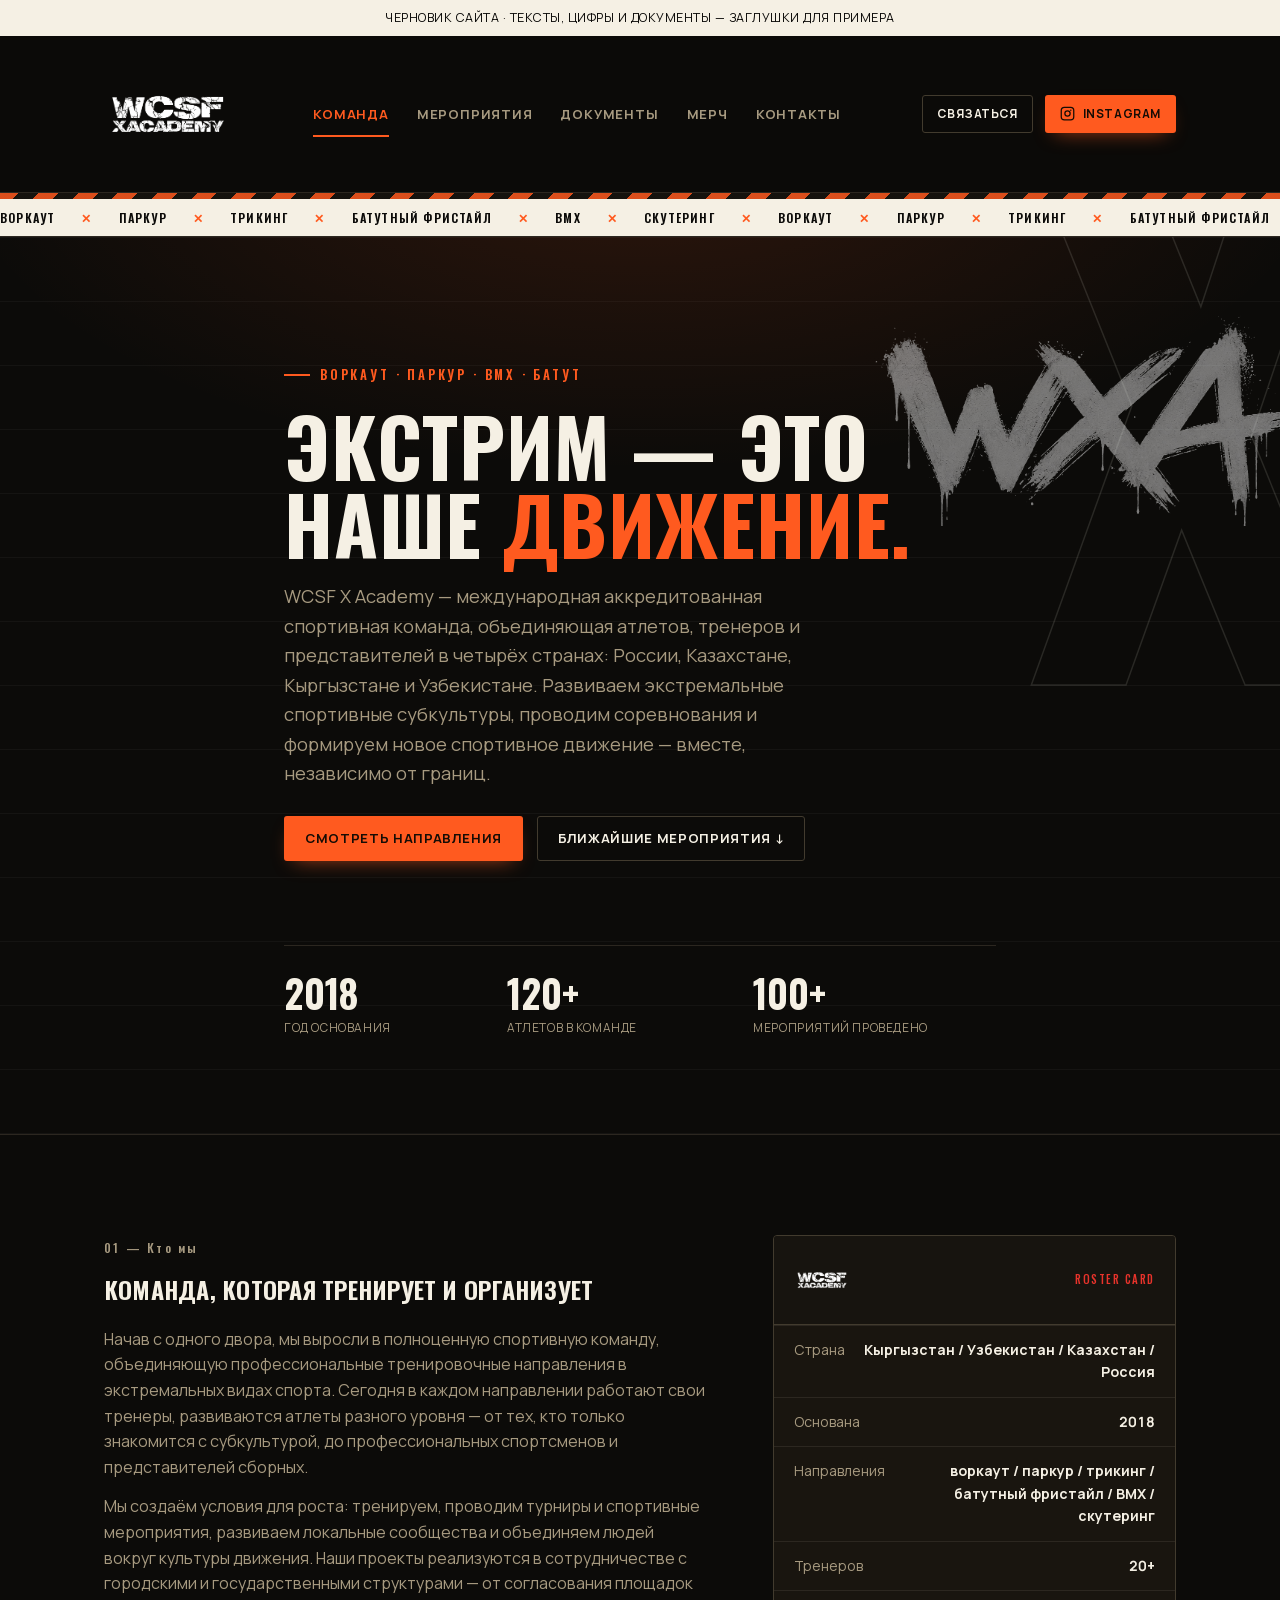
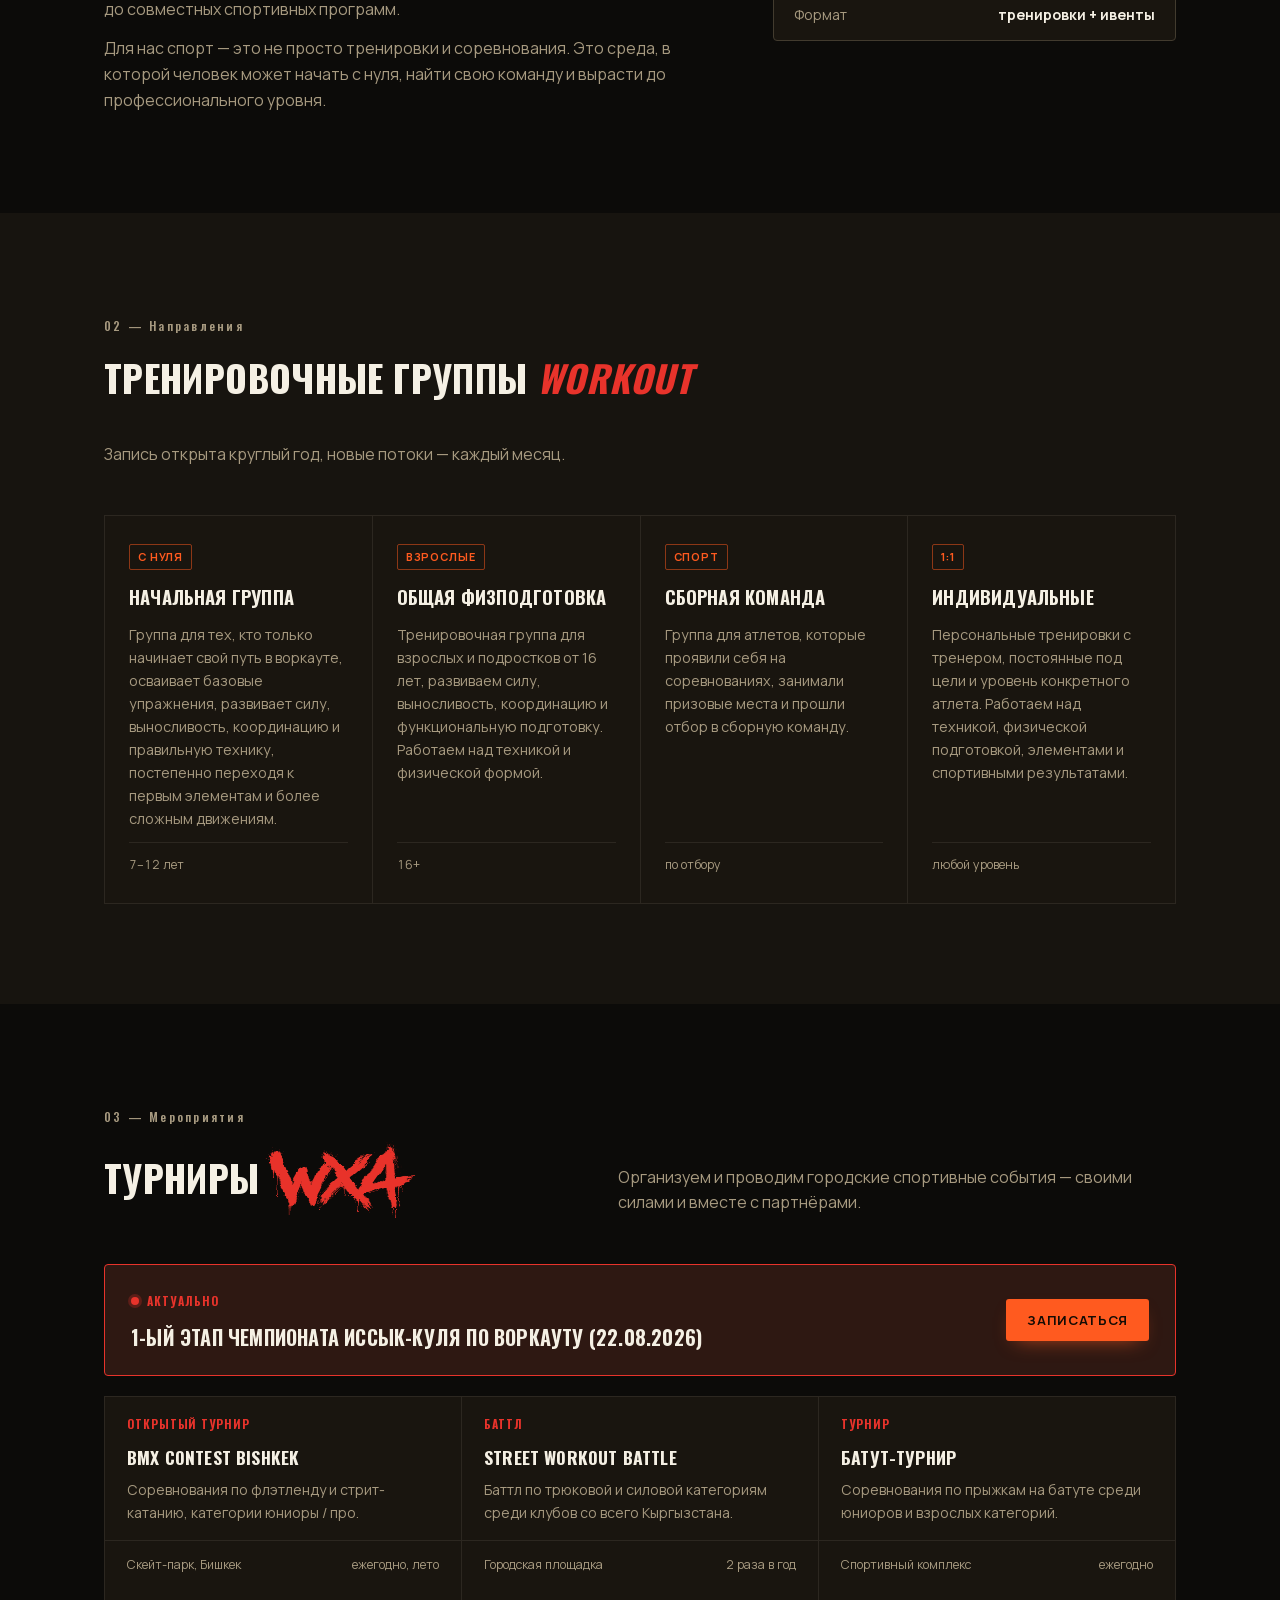
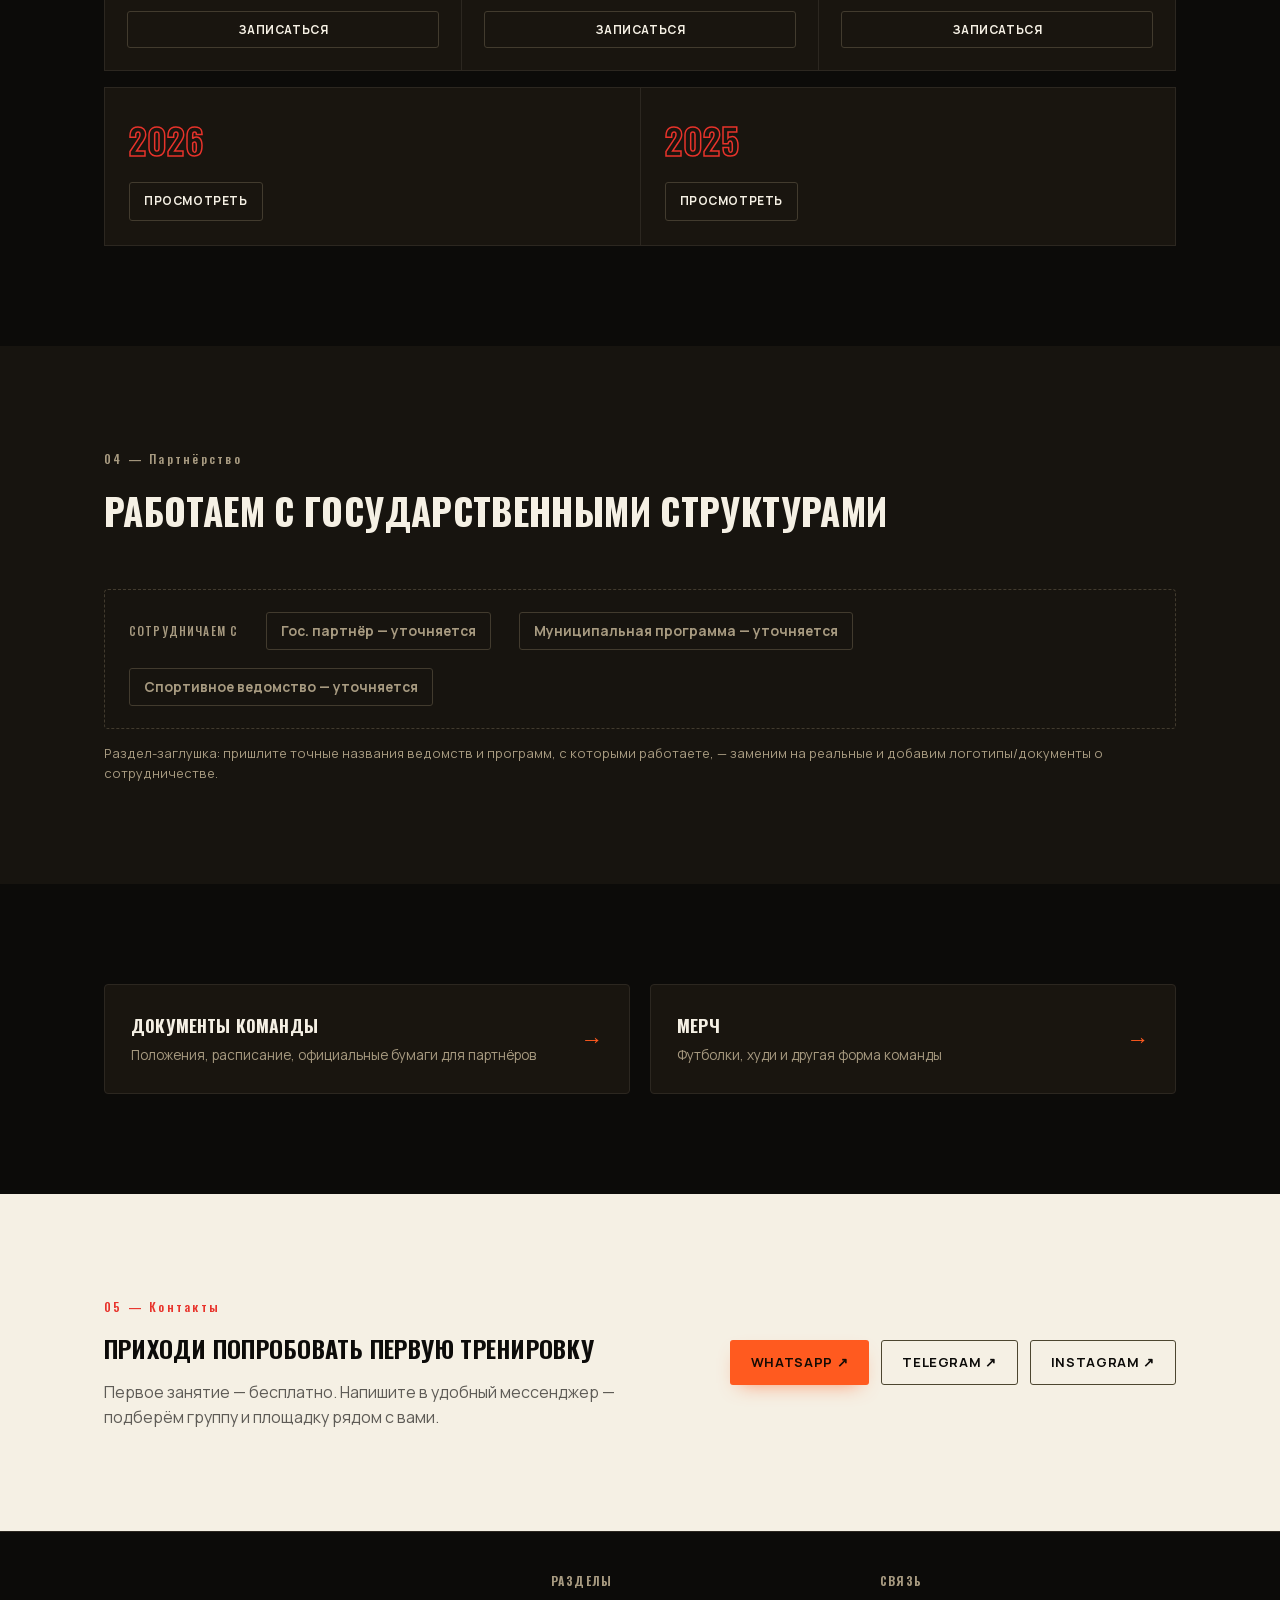
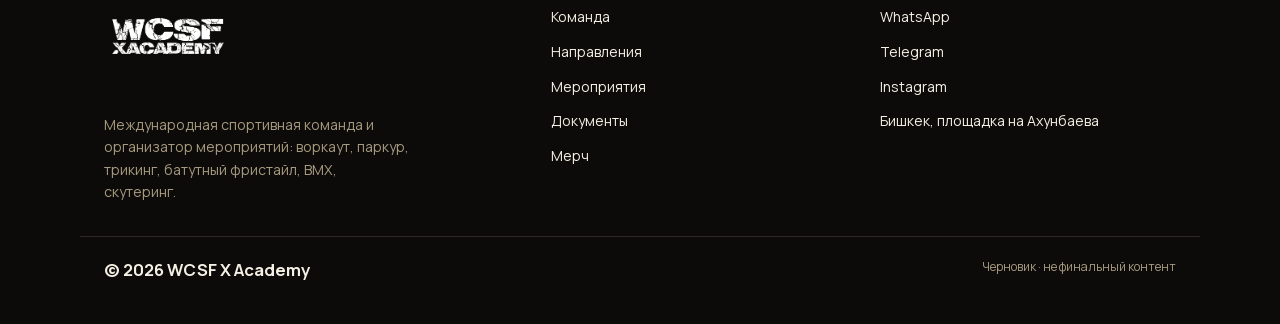
==== commit ff4ac1d5: "Enlarge logo/branding elements and improve footer copyright contrast Bump header, roster-card, and W" ====
--- a/index.html
+++ b/index.html
@@ -281,7 +281,7 @@
     </div>
   </div>
   <div class="wrap foot-bottom">
-    <span>© 2026 WCSF X Academy</span>
+    <span style="color:var(--ink);font-size:1.05rem;font-weight:700">© 2026 WCSF X Academy</span>
     <span>Черновик · не финальный контент</span>
   </div>
 </footer>
--- a/assets/site.css
+++ b/assets/site.css
@@ -383,7 +383,7 @@
   background: var(--bg-raised);
   border-bottom: 1px solid var(--border-strong);
 }
-.id-card-top .logo-img { height: 28px; }
+.id-card-top .logo-img { height: 56px; }
 .id-tag {
   font-family: 'Oswald', sans-serif;
   font-size: 0.68rem;
